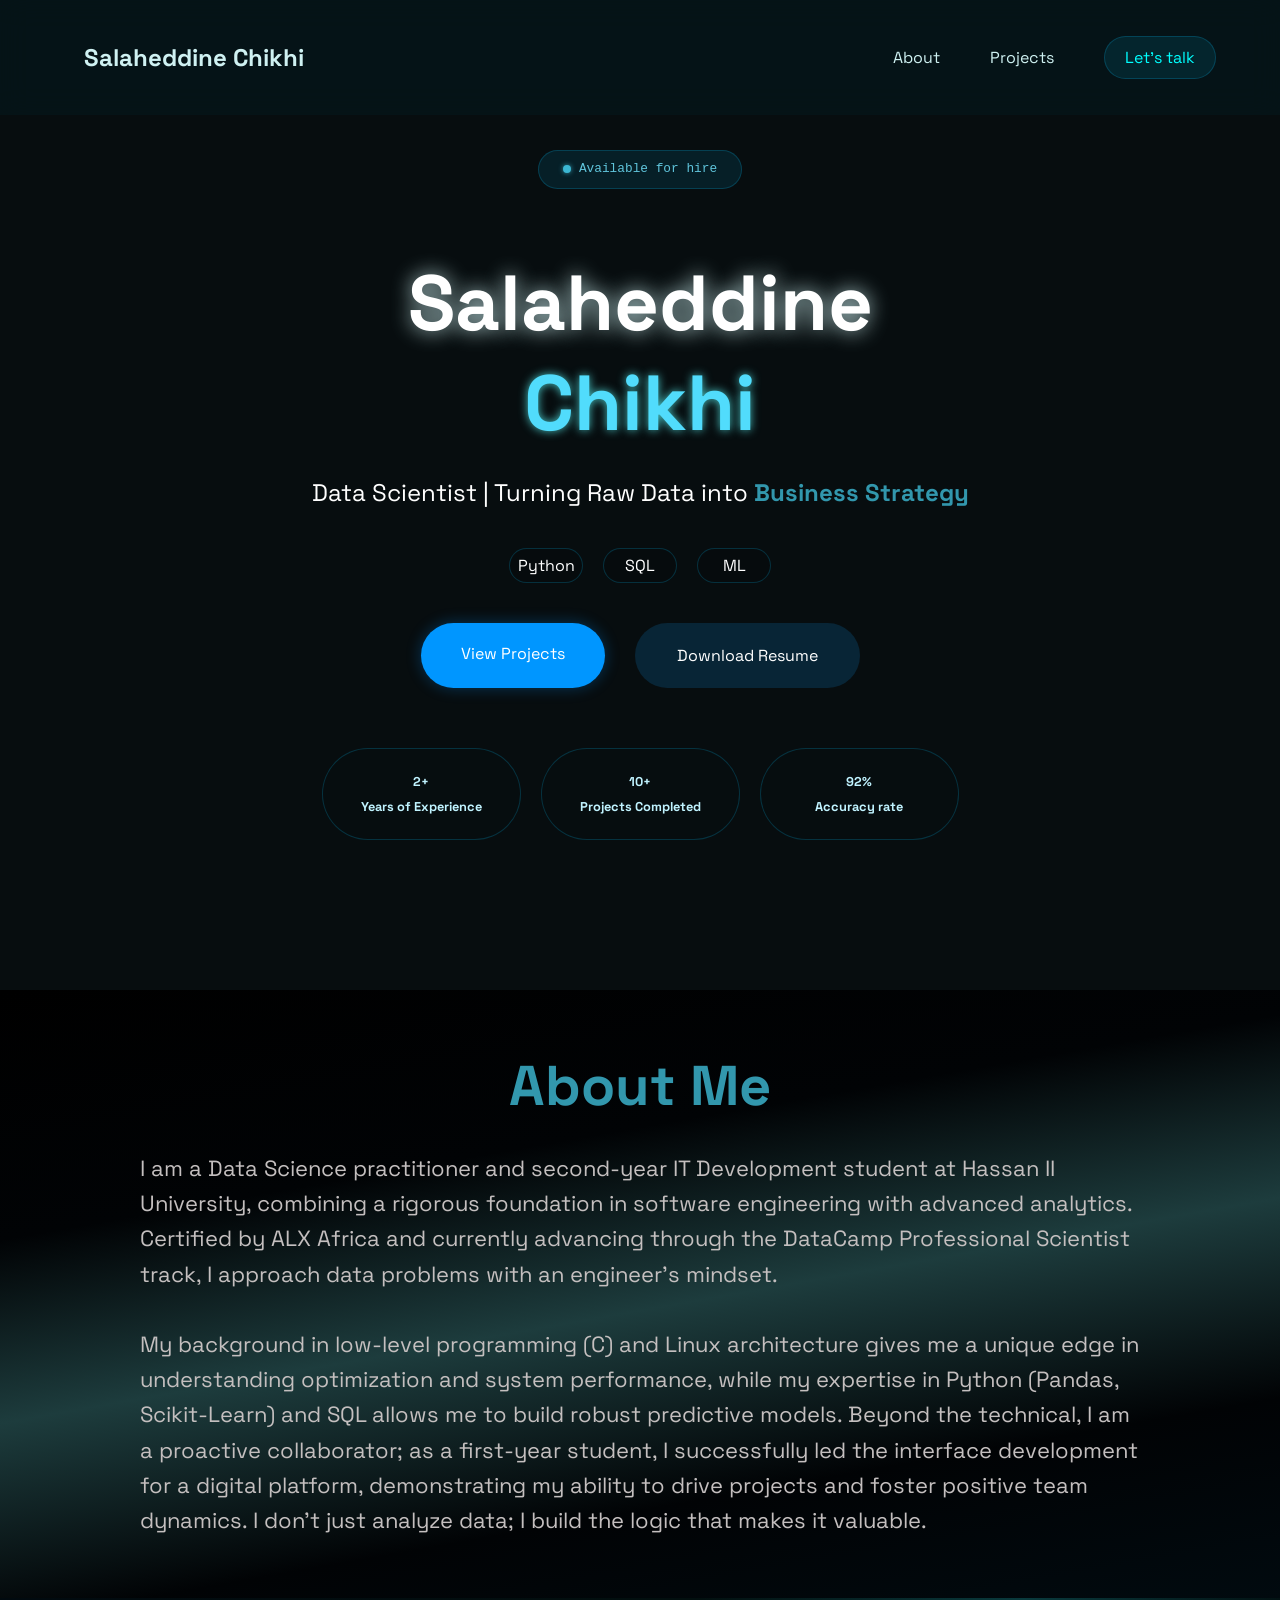
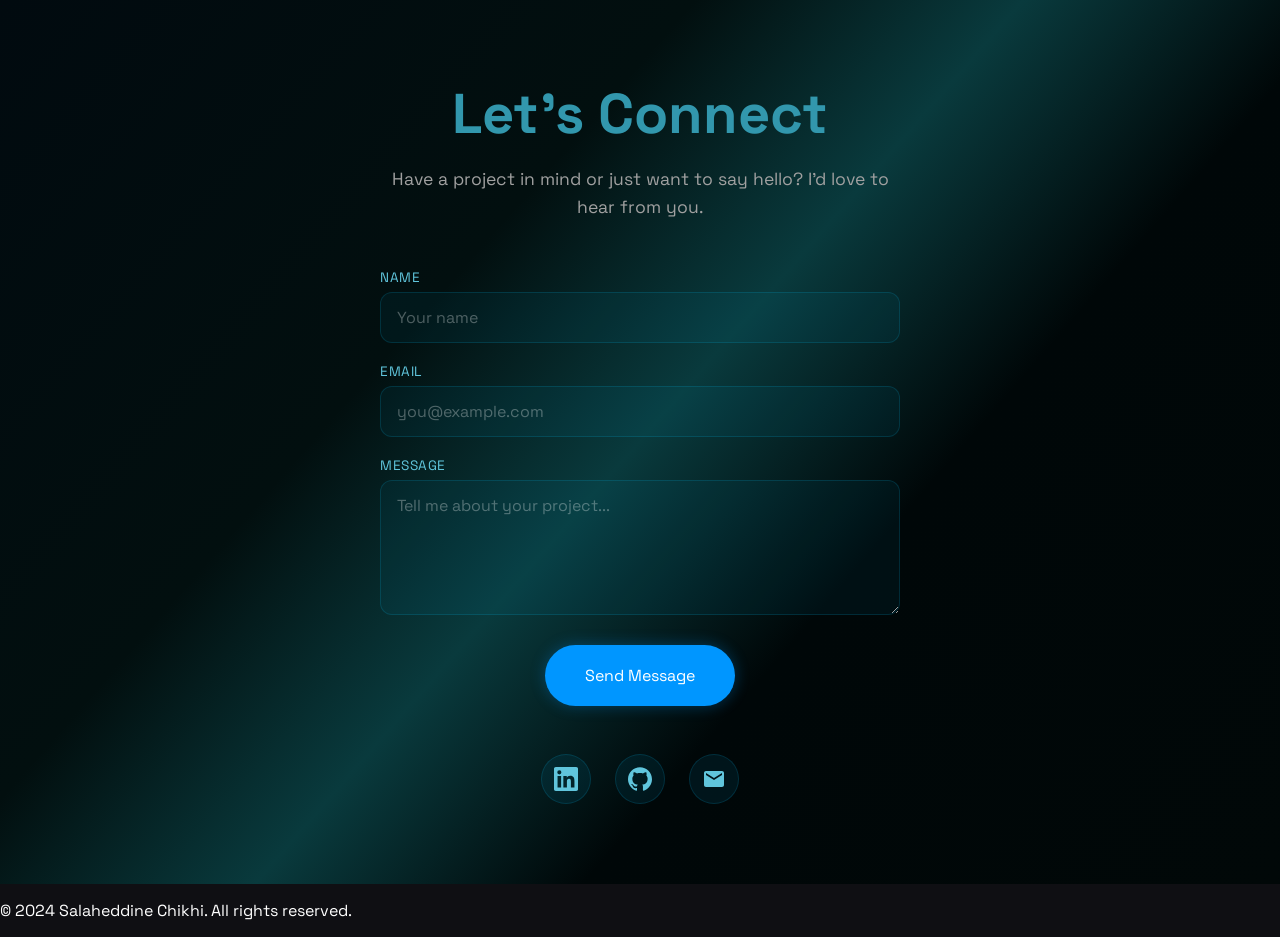
==== index.html @ dbf2d9f4 "Initial commit of data science portfolio" ====
<!DOCTYPE html>
<html class="dark" lang="en">
<head>
    <meta charset="utf-8"/>
    <meta content="width=device-width, initial-scale=1.0" name="viewport"/>
    <title>Salaheddine Chikhi - Data Scientist Portfolio</title>
    
    <link rel="preconnect" href="https://fonts.googleapis.com"/>
    <link rel="preconnect" href="https://fonts.gstatic.com" crossorigin=""/>
    <link href="https://fonts.googleapis.com/css2?family=Space+Grotesk:wght@300;400;500;600;700&display=swap" rel="stylesheet"/>
    <link href="https://fonts.googleapis.com/icon?family=Material+Icons" rel="stylesheet"/>
    
    <link rel="stylesheet" href="styles.css"/>
    <script src="script.js" defer></script>
</head>
<body>
    <header>
        <nav class="navbar">
            <div class="menu">
                <a href="#" class="logo">Salaheddine Chikhi</a>
                        
                <!--mobile menu-->
                <input type="checkbox" id="check">
                    <label for="check" class="checkbtn">
                        <div class="line"></div>
                        <div class="line"></div>
                        <div class="line"></div>
                    </label>

                <ul class="nav-links">
                    <li><a href="#about">About</a></li>
                    <li><a href="projects.html">Projects</a></li>
                    <li class="talking"><a href="#contact">Let's talk</a></li>
                </ul>
            </div>
        </nav>

        <section class="hero">
            <video autoplay loop muted playsinline class="hero-video">

                 <source src="loop.mp4" type="video/mp4">
                <img src="fallback-image.jpg" alt="Data Science Visualization">
            </video>
                <div class="container">
                    <div class="badge">
                        <span class="badge-dot"></span>
                        <p>Available for hire</p>
                    </div>
                    <h1>Salaheddine<br> <span>Chikhi</span></h1>
                    <p>Data Scientist | Turning Raw Data into <span>Business Strategy</span></p>
                    <div class="skillset">
                        <div class="skill">Python</div>
                        <div class="skill">SQL</div>
                        <div class="skill">ML</div>
                    </div>

                    <div class="buttons">
                        <a href="projects.html" class="btn">View Projects </a>
                        <a href="Salaheddine_Chikhi_Resume.pdf" class="btn1">Download Resume</a>
                    </div>

                    <div class="stats">
                        <div class="stat-item">
                            <span class="stat-value">2+</span>
                            <span class="stat-label">Years of Experience</span>
                        </div>
                        <div class="stat-item">
                            <span class="stat-value">10+</span>
                            <span class="stat-label">Projects Completed</span>
                        </div>
                        <div class="stat-item">
                            <span class="stat-value">92%</span>
                            <span class="stat-label">Accuracy rate</span>
                        </div>
                    </div>
                </div>
            </section>
    </header>
    <main>
        <section class="about-me" id="about">
            <h2>About Me</h2>
            <p>I am a Data Science practitioner and second-year IT Development student at Hassan II University, combining a rigorous foundation in software engineering with advanced analytics. Certified by ALX Africa and currently advancing through the DataCamp Professional Scientist track, I approach data problems with an engineer's mindset.
               <br><br>My background in low-level programming (C) and Linux architecture gives me a unique edge in understanding optimization and system performance, while my expertise in Python (Pandas, Scikit-Learn) and SQL allows me to build robust predictive models. Beyond the technical, I am a proactive collaborator; as a first-year student, I successfully led the interface development for a digital platform, demonstrating my ability to drive projects and foster positive team dynamics. I don't just analyze data; I build the logic that makes it valuable.
            </p>
                     
        </section>

         <section class="contact" id="contact">
            <h2>Let's Connect</h2>
            <p class="contact-subtitle">Have a project in mind or just want to say hello? I'd love to hear from you.</p>

            <form class="contact-form" action="https://formsubmit.co/chikhisalaheddine60@email.com" method="POST">
                <input type="hidden" name="_captcha" value="false">
                <input type="hidden" name="_next" value="#">

                <div class="form-group">
                    <label for="name">Name</label>
                    <input type="text" id="name" name="name" placeholder="Your name" required>
                </div>

                <div class="form-group">
                    <label for="email">Email</label>
                    <input type="email" id="email" name="email" placeholder="you@example.com" required>
                </div>

                <div class="form-group">
                    <label for="message">Message</label>
                    <textarea id="message" name="message" rows="5" placeholder="Tell me about your project..."
                        required></textarea>
                </div>

                <button type="submit" class="btn contact-btn">Send Message</button>
            </form>

            <div class="social-links">
                <a href="https://www.linkedin.com/in/salaheddine-chikhi/" target="_blank" rel="noopener" aria-label="LinkedIn">
                    <svg width="24" height="24" viewBox="0 0 24 24" fill="currentColor">
                        <path
                            d="M20.447 20.452h-3.554v-5.569c0-1.328-.027-3.037-1.852-3.037-1.853 0-2.136 1.445-2.136 2.939v5.667H9.351V9h3.414v1.561h.046c.477-.9 1.637-1.85 3.37-1.85 3.601 0 4.267 2.37 4.267 5.455v6.286zM5.337 7.433a2.062 2.062 0 0 1-2.063-2.065 2.064 2.064 0 1 1 2.063 2.065zm1.782 13.019H3.555V9h3.564v11.452zM22.225 0H1.771C.792 0 0 .774 0 1.729v20.542C0 23.227.792 24 1.771 24h20.451C23.2 24 24 23.227 24 22.271V1.729C24 .774 23.2 0 22.222 0h.003z" />
                    </svg>
                </a>
                <a href="https://github.com/IP-Yuri" target="_blank" rel="noopener" aria-label="GitHub">
                    <svg width="24" height="24" viewBox="0 0 24 24" fill="currentColor">
                        <path
                            d="M12 .297c-6.63 0-12 5.373-12 12 0 5.303 3.438 9.8 8.205 11.385.6.113.82-.258.82-.577 0-.285-.01-1.04-.015-2.04-3.338.724-4.042-1.61-4.042-1.61C4.422 18.07 3.633 17.7 3.633 17.7c-1.087-.744.084-.729.084-.729 1.205.084 1.838 1.236 1.838 1.236 1.07 1.835 2.809 1.305 3.495.998.108-.776.417-1.305.76-1.605-2.665-.3-5.466-1.332-5.466-5.93 0-1.31.465-2.38 1.235-3.22-.135-.303-.54-1.523.105-3.176 0 0 1.005-.322 3.3 1.23.96-.267 1.98-.399 3-.405 1.02.006 2.04.138 3 .405 2.28-1.552 3.285-1.23 3.285-1.23.645 1.653.24 2.873.12 3.176.765.84 1.23 1.91 1.23 3.22 0 4.61-2.805 5.625-5.475 5.92.42.36.81 1.096.81 2.22 0 1.606-.015 2.896-.015 3.286 0 .315.21.69.825.57C20.565 22.092 24 17.592 24 12.297c0-6.627-5.373-12-12-12" />
                    </svg>
                </a>
                <a href="mailto:chikhisalaheddine60@email.com" aria-label="Email">
                    <svg width="24" height="24" viewBox="0 0 24 24" fill="currentColor">
                        <path
                            d="M20 4H4c-1.1 0-1.99.9-1.99 2L2 18c0 1.1.9 2 2 2h16c1.1 0 2-.9 2-2V6c0-1.1-.9-2-2-2zm0 4l-8 5-8-5V6l8 5 8-5v2z" />
                    </svg>
                </a>
            </div>
        </section>
    </main>

    </main>
        
    <footer>
        <p>&copy; 2024 Salaheddine Chikhi. All rights reserved.</p>
---- styles.css ----
/*---------------------------scrolling-------------------------------*/
html {
    scroll-behavior: smooth;
    scroll-padding-top: 80px; /* Adjust this value based on your navbar height */
}
body, html {
    overflow-x: hidden; /* Prevents horizontal scrolling and edge artifacts */
}

/*------------------media---------------------------------*/
@media (max-width: 678px) {
    .menu {
        flex-direction: row;
        gap: 10px;
        justify-content: flex-start;
        font-size: smaller;
    }
    .logo a{
        font-size: 10px;
    }
    .navbar {
        padding: 5px 0;
    }
    .nav-links {
        flex-direction: row;
        gap: 15px;
    }
    .hero {
        height: fit-content;
        padding: 40px 20px;
        flex-direction: column;
        margin-top: 2rem;
        margin-bottom: auto;    }
    .hero h1 {
        font-size: 44px;
    }
    .hero p {
        font-size: 18px;
    }
    .buttons {
        flex-direction: row;
        gap: 10px;
    }
    .btn .btn1 {
        padding: 5px 15px;
        font-size: 0.5rem;
    }
    .stats {
        flex-direction: row;
        justify-content: space-between;
        padding: 5px 10px;
        gap: 8px;
    }

}
/*------------------------mobile menu styles------------------------*/
/* Hide the checkbox logic by default */
#check { display: none; }
.checkbtn { display: none; cursor: pointer; }

@media (max-width: 768px) {
    .checkbtn { 
        display: block; 
        z-index: 999;
    }
    
    .line {
        width: 20px;
        height: 2px;
        background-color: #2AB6E1; /* Your Cyan accent */
        margin: 5px;
        transition: 0.3s;
    }

    .nav-links {
        position: fixed;
        width: 90%;
        height: 100vh;
        background: rgba(5, 22, 26, 0.95); /* Dark background */
        top: 0;
        left: -100%; /* Hidden off-screen */
        text-align: center;
        display: flex;
        flex-direction: column;
        justify-content: center;
        transition: all 0.5s cubic-bezier(0.22, 1, 0.36, 1); /* Premium glide */
        box-shadow: none !important; 
        border: none !important;
    }

    .nav-links li {
        margin: 20px 0;
    }

    /* When checkbox is checked, slide the menu in */
    #check:checked ~ .nav-links {
        left: 0;
        box-shadow: 5px 0 15px rgba(0, 0, 0, 0.5) !important;
    }
    
    /* Optional: Animate the burger into an 'X' */
    #check:checked ~ .checkbtn .line:nth-child(1) { transform: rotate(-45deg) translate(-5px, 6px); }
    #check:checked ~ .checkbtn .line:nth-child(2) { opacity: 0; }
    #check:checked ~ .checkbtn .line:nth-child(3) { transform: rotate(45deg) translate(-5px, -6px); }
}
.hero, .hero-content {
    border-left: none !important;
}
/*--------------------------body and menu style-------------------------------------*/

body{
    margin: 0;
    padding: 0;
    font-family: 'Space Grotesk', sans-serif;
    background-color: #0f0f13;
    color: #ffffff;
}

.menu{
    display: flex;
    justify-content: space-between;
    align-items: center;
    width: 90%;
    margin: 0 auto;
    max-width: 1200px;
}
.logo{
    font-size: 24px;
    font-weight: bold;
}
.navbar{
    width: 100%;
    padding: 20px 0;
    background-color: rgba(5, 22, 26, 0.8);
    position: fixed;
    top: 0;
    z-index: 100;
    backdrop-filter: blur(15px);
}
.nav-links{
    display: flex;
    align-items: center;
    text-decoration: none;
    list-style: none;
    gap: 30px;
}
.nav-links ul li{
    display: flex;
    align-items: center;
    list-style-type: none;
    padding: 0;
    margin: 0;
}
.navbar a{
    color: #cff1f2;
    text-decoration: none;
    margin-left: 20px;
}
.navbar a:hover{
    color: rgb(50, 151, 173);
}
.talking a{
    display: inline-block;
    border-radius: 50px;
    background: rgba(0, 195, 255, 0.1);
    color: cyan;
    border: 1px solid rgba(0, 195, 255, 0.2);
    padding: 10px 20px;
    height: fit-content;
    white-space: nowrap;
}


/*-------------------------------------------------------------------------------------*/
/* ----------------------------------Hero Section ------------------------------*/
.hero{
    display: flex;
    flex-direction: row;
    align-items: center;
    justify-content: center;
    height: 110vh;
    text-align: center;
    overflow: hidden;
    position: relative; /* This is important for positioning the video and overlay */
}
/*hero section video*/
.hero-video {
    position: absolute;
    top: 0;
    left: 0;
    width: 100%;
    height: 100%;
    object-fit: cover; /* This makes it act like 'background-size: cover' */
    z-index: -1; /* Pushes it behind the text */
    opacity: 0.3; /* Optional: Lowers brightness so text is readable */
    pointer-events: none;
}

/* Optional: Add a dark overlay if the video is too bright */
.hero::after {
    content: '';
    position: absolute;
    top: 0;
    left: 0;
    width: 100%;
    height: 100%;
    background: rgba(1, 12, 12, 0.5); /* Your theme color with transparency */
    z-index: 0;
    pointer-events: none;
}

/* Ensure content sits on top of the overlay */
.hero-content {
    position: relative;
    z-index: 1;
}
/*_________________________*/

.hero span{
    color: rgb(50, 151, 173);
    font-weight: bold;
    border-radius: 5px;
}
.hero h1{
    font-size: 78px;
    margin-bottom: 20px;
    color: white;
    text-shadow: rgb(175, 205, 206) 0px 0px 20px;
}
.hero h1 span{
    color: rgb(81, 220, 252);
    text-shadow: rgb(71, 194, 194) 0px 0px 10px;
}
.hero p{
    font-size: 24px;
    margin-bottom: 30px;
}
.hero p span{
    color: rgb(50, 151, 173);
    font-weight: bold;
}
.badge{
    display: inline-flex;
    align-items: center;
    gap: 0.5rem;
    padding: 12px 24px;
    background: rgba(0, 195, 255, 0.1);
    border: 1px solid rgba(0, 195, 255, 0.2);
    border-radius: 50px;
    font-family: monospace;
    font-size: 1rem;
    color: rgb(50, 151, 173);
    height: fit-content;
    white-space: nowrap;
}
.badge p{
    margin: 0;
    font-size: 0.8rem;
    color: rgb(96, 197, 220);
    line-height: 1;
}
.badge span{
    font-size: 0.8rem;
    color: rgb(50, 151, 173);
}
.badge-dot {
    display: inline-block;
    width: 8px;
    height: 8px;
    background-color: rgb(59, 183, 211);
    border-radius: 50%; /* Makes it a circle */
    box-shadow: 0 0 5px rgb(50, 151, 173); /* Adds a little glow */
}
.container{
    max-width: 1200px;
    margin: 0 auto;
    padding: 20px;
    position: relative;
    z-index: 1;
}
.container ul{
    list-style-type: none;
    padding: 0;
}
.container li{
    margin-bottom: 10px;
}
.buttons{
    display: flex;
    gap: 30px;
    justify-content: center;
    margin-top: 40px;
}
.btn{
    display: inline-block;
    padding: 20px 40px;
    background-color: rgb(0, 150, 255);
    box-shadow: rgba(0, 150, 255, 0.3) 0px 0px 15px;
    color: #ffffff;
    font-size: 1rem;
    text-decoration: none;
    border-radius: 40px;
    transition: all 0.3s ease;
}
.btn:hover{
    background-color: rgb(1, 139, 232);
    box-shadow: rgba(0, 150, 255, 0.4) 0px 0px 20px;
    transform: scale(1.1);
    transition: transform 0.3s ease;
}
.btn1{
   display: inline-block;
    padding: 20px 40px;
    background-color: rgb(8, 37, 54);
    color: #ffffff;
    font-size: 1rem;
    text-decoration: none;
    border-radius: 40px;
    border: 2px solid transparent;
    transition: all 0.3s ease;
}
.btn1:hover{
    background-color: rgb(11, 53, 77);
    border: 2px solid rgb(0, 150, 255);
    box-shadow: 4px 4px 15px rgba(0, 195, 255, 0.2);
}

.skillset{
    display: flex;
    flex-wrap: wrap;
    align-items: center;
    justify-content: center;
    gap: 20px;
    margin-top: 40px;
}
.skillset .skill{
    display: flex;
    flex-direction: column;
    align-items: center;
    justify-content: center;
    color:white;
    background: rgba(0, 2, 3, 0.1);
    border: 1px solid rgba(0, 195, 255, 0.2);
    padding: 6px;
    border-radius: 50px;
    width: 60px;
}
.stats{
    display: flex;
    justify-content: space-between;
    margin-top: 60px;
}
.stats span{
    display: flex;
    align-items: center;
    justify-content: center;
    font-size: 0.8rem;
    font-weight: bold;
    border-radius: 50px;
    padding: 4px 16px;
    color: rgb(192, 243, 255);
}
.stat-item{
    background: rgba(3, 21, 27, 0.1);
    border: 1px solid rgba(0, 195, 255, 0.2);
    padding: 20px;
    flex: 1;
    margin: 0 10px;
    border-radius: 50px;
}

/*--------------------------About me section-----------------------------*/
.about-me{
    background: #000000;
    background: linear-gradient(170deg, rgba(0, 0, 0, 1) 0%, rgba(1, 3, 5, 1) 30%, rgba(29, 60, 61, 1) 52%, rgba(1, 3, 5, 1) 76%, rgba(1, 10, 15, 1) 100%);
    margin-top: auto;
    padding: 60px 20px;
    margin-bottom: auto;
}
.about-me h2{
    text-align: center;
    font-size: 3.5rem;
    margin-top: 0rem;
    margin-bottom: 30px;
    color: rgb(50, 151, 173);

}
.about-me p{
    font-size: 22px;
    max-width: 1000px;
    margin: 0 auto;
    line-height: 1.6;
    color: #c4bfbf;
    margin-bottom: 0rem;
}

/*------------------------Projects Page-----------------------------*/
.projects{
    padding: 60px 20px;
    background-color: #041924;
    margin-top: 5rem;
    margin-bottom: auto;
}
.projects h1{
    text-align: center;
    font-size: 3.5rem;
    margin-top: 0rem;
    margin-bottom: 30px;
    color: rgb(50, 151, 173);
}
.projects p{
    font-size: 22px;
    max-width: 1000px;
    margin: 0 auto;
    line-height: 1.6;
    color: #c4bfbf;
    margin-bottom: 40px;
}

/*====================================================================
  RESPONSIVE — TABLET (≤1024px)
====================================================================*/
@media (max-width: 1024px) {

    /* Fluid hero heading so it doesn't overflow on tablets */
    .hero h1 {
        font-size: clamp(2.5rem, 6vw, 4.5rem);
    }

    /* Slightly reduce stat card gap for medium screens */
    .stats {
        gap: 8px;
    }

    .stat-item {
        margin: 0 5px;
    }
}

/*--------------------------Contact Section-----------------------------*/
.contact {
    background: #010808;
background: linear-gradient(311deg, rgba(1, 8, 8, 1) 0%, rgba(0, 7, 8, 1) 34%, rgba(9, 58, 61, 1) 50%, rgba(2, 15, 15, 1) 66%, rgba(1, 10, 15, 1) 100%);
    padding: 80px 20px;
    text-align: center;
}

.contact h2 {
    font-size: 3.5rem;
    margin-top: 0;
    margin-bottom: 16px;
    color: rgb(50, 151, 173);
}

.contact-subtitle {
    font-size: 1.1rem;
    color: #a0a0a0;
    max-width: 500px;
    margin: 0 auto 48px;
    line-height: 1.6;
}

.contact-form {
    max-width: 520px;
    margin: 0 auto;
    display: flex;
    flex-direction: column;
    gap: 20px;
}

.form-group {
    display: flex;
    flex-direction: column;
    text-align: left;
}

.form-group label {
    font-size: 0.85rem;
    color: rgb(96, 197, 220);
    margin-bottom: 6px;
    letter-spacing: 0.5px;
    text-transform: uppercase;
}

.form-group input,
.form-group textarea {
    background: rgba(0, 195, 255, 0.05);
    border: 1px solid rgba(0, 195, 255, 0.15);
    border-radius: 12px;
    padding: 14px 16px;
    font-family: 'Space Grotesk', sans-serif;
    font-size: 1rem;
    color: #ffffff;
    outline: none;
    transition: border-color 0.3s ease, box-shadow 0.3s ease;
    resize: vertical;
}

.form-group input::placeholder,
.form-group textarea::placeholder {
    color: rgba(255, 255, 255, 0.3);
}

.form-group input:focus,
.form-group textarea:focus {
    border-color: rgb(50, 151, 173);
    box-shadow: 0 0 12px rgba(0, 195, 255, 0.15);
}

.contact-btn {
    align-self: center;
    margin-top: 10px;
    cursor: pointer;
    border: none;
    font-family: 'Space Grotesk', sans-serif;
}

/* Social Links */
.social-links {
    display: flex;
    justify-content: center;
    gap: 24px;
    margin-top: 48px;
}

.social-links a {
    display: flex;
    align-items: center;
    justify-content: center;
    width: 48px;
    height: 48px;
    border-radius: 50%;
    background: rgba(0, 195, 255, 0.08);
    border: 1px solid rgba(0, 195, 255, 0.15);
    color: rgb(96, 197, 220);
    text-decoration: none;
    transition: all 0.3s ease;
}

.social-links a:hover {
    background: rgba(0, 195, 255, 0.18);
    border-color: rgb(50, 151, 173);
    color: #ffffff;
    box-shadow: 0 0 15px rgba(0, 195, 255, 0.25);
    transform: translateY(-3px);
}



/*====================================================================
  RESPONSIVE — MOBILE (≤768px)
====================================================================*/
@media (max-width: 768px) {

    /* ---- Navbar ---- */
    .navbar {
        padding: 10px 0;
    }

    .menu {
        /* Keep horizontal but allow menu items to shrink */
        gap: 10px;
    }

    .logo {
        font-size: 16px;
        /* Scale down the logo text */
    }

    /* ---- Hero Section ---- */
    .hero {
        height: 90dvh;
        min-height: 600px;
        flex-direction: column;
        padding-top: 80px;
    }

    .hero h1 {
        font-size: clamp(2rem, 8vw, 4.5rem);
        /* fluid: ~32px on small phones */
    }

    .hero p {
        font-size: clamp(0.9rem, 3vw, 1.5rem);
        /* fluid subtitle */
        margin-bottom: 20px;
    }

    /* ---- Badge ---- */
    .badge {
        padding: 8px 16px;
        font-size: 0.8rem;
    }

    .badge p {
        font-size: 0.7rem;
        text-align: center;
        line-height:normal;
        margin: 0;
    }
   

    /* ---- Skill Pills ---- */
    .skillset {
        gap: 10px;
        margin-top: 24px;
    }

    /* ---- Buttons ---- */
    .buttons {
        flex-direction: column;
        /* stack vertically so they're tappable */
        gap: 14px;
        margin-top: 24px;
        width: 100%;
        padding: 0 20px;
        box-sizing: border-box;
    }

    .btn,
    .btn1 {
        width: 100%;
        /* full-width tap targets                */
        text-align: center;
        padding: 14px 20px;
        /* ≥44px tall = meets touch-target spec  */
        font-size: 0.9rem;
        box-sizing: border-box;
    }

    /* ---- Stats ---- */
    .stats {
        flex-direction: column;
        /* stack stat cards instead of squishing  */
        gap: 12px;
        margin-top: 30px;
    }

    .stat-item {
        margin: 0;
        /* remove horizontal margin               */
        padding: 14px;
        border-radius: 20px;
        /* softer radius on smaller cards         */
    }

    .stats span {
        font-size: 0.75rem;
        /* readable, not the old 5px              */
    }

    /* ---- About Me Section ---- */
    .about-me {
        padding: 40px 16px;
    }

    .about-me h2 {
        font-size: clamp(1.8rem, 5vw, 3.5rem);
        /* fluid heading */
    }

    .about-me p {
        font-size: clamp(0.95rem, 2.5vw, 1.375rem);
        /* fluid paragraph */
        line-height: 1.7;
    }

    /* ---- Projects Page ---- */
    .projects {
        padding: 40px 16px;
        margin-top: 3rem;
    }

    .projects h1 {
        font-size: clamp(1.8rem, 5vw, 3.5rem);
    }

    .projects p {
        font-size: clamp(0.95rem, 2.5vw, 1.375rem);
    }
=======
>>>>>>> f829fb1 (first portfolio)
}
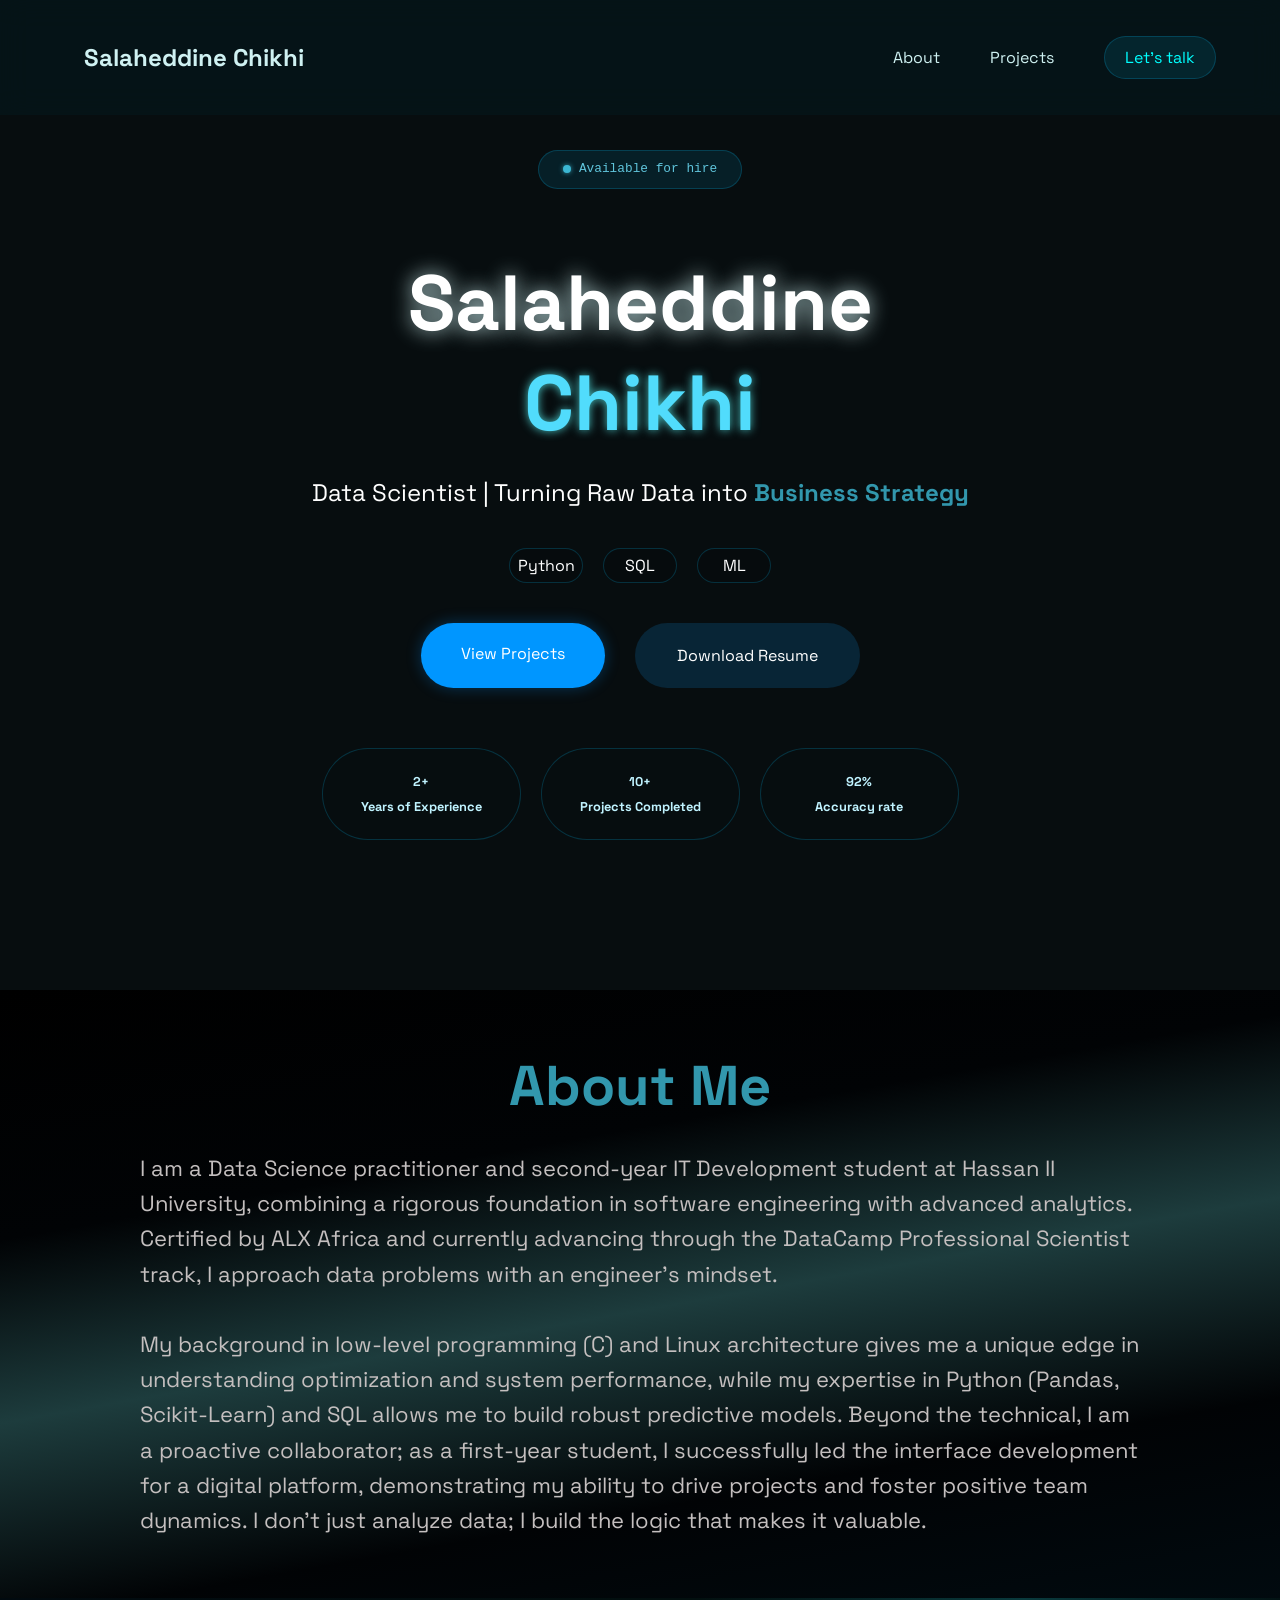
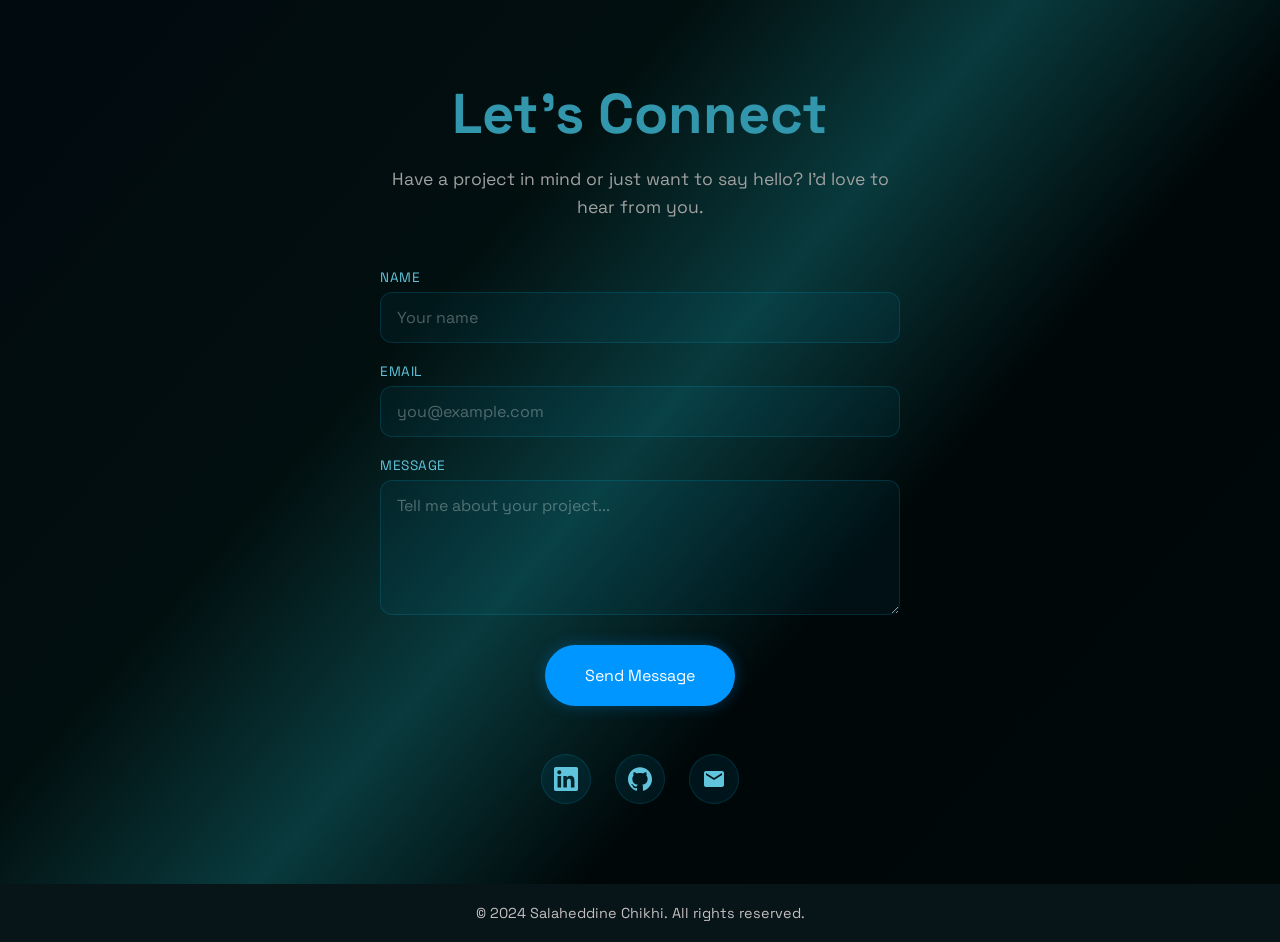
==== commit 6ca7c45c: "footer styled" ====
--- a/index.html
+++ b/index.html
@@ -137,5 +137,10 @@
 
     </main>
         
-    <footer>
-        <p>&copy; 2024 Salaheddine Chikhi. All rights reserved.</p>+    <footer class="footer">
+        <div class="copyright">
+            <p>&copy; 2024 Salaheddine Chikhi. All rights reserved.</p>
+        </div>
+    </footer>
+</body>
+</html>
--- a/styles.css
+++ b/styles.css
@@ -679,6 +679,16 @@
     .projects p {
         font-size: clamp(0.95rem, 2.5vw, 1.375rem);
     }
-=======
->>>>>>> f829fb1 (first portfolio)
+}
+
+.footer {
+    background-color: rgba(5, 22, 26, 0.8);
+    padding: 20px 0;
+    margin-top: auto;
+    color: #c4bfbf;
+}
+.footer p {
+    text-align: center;
+    margin: 0;
+    font-size: 0.9rem;
 }
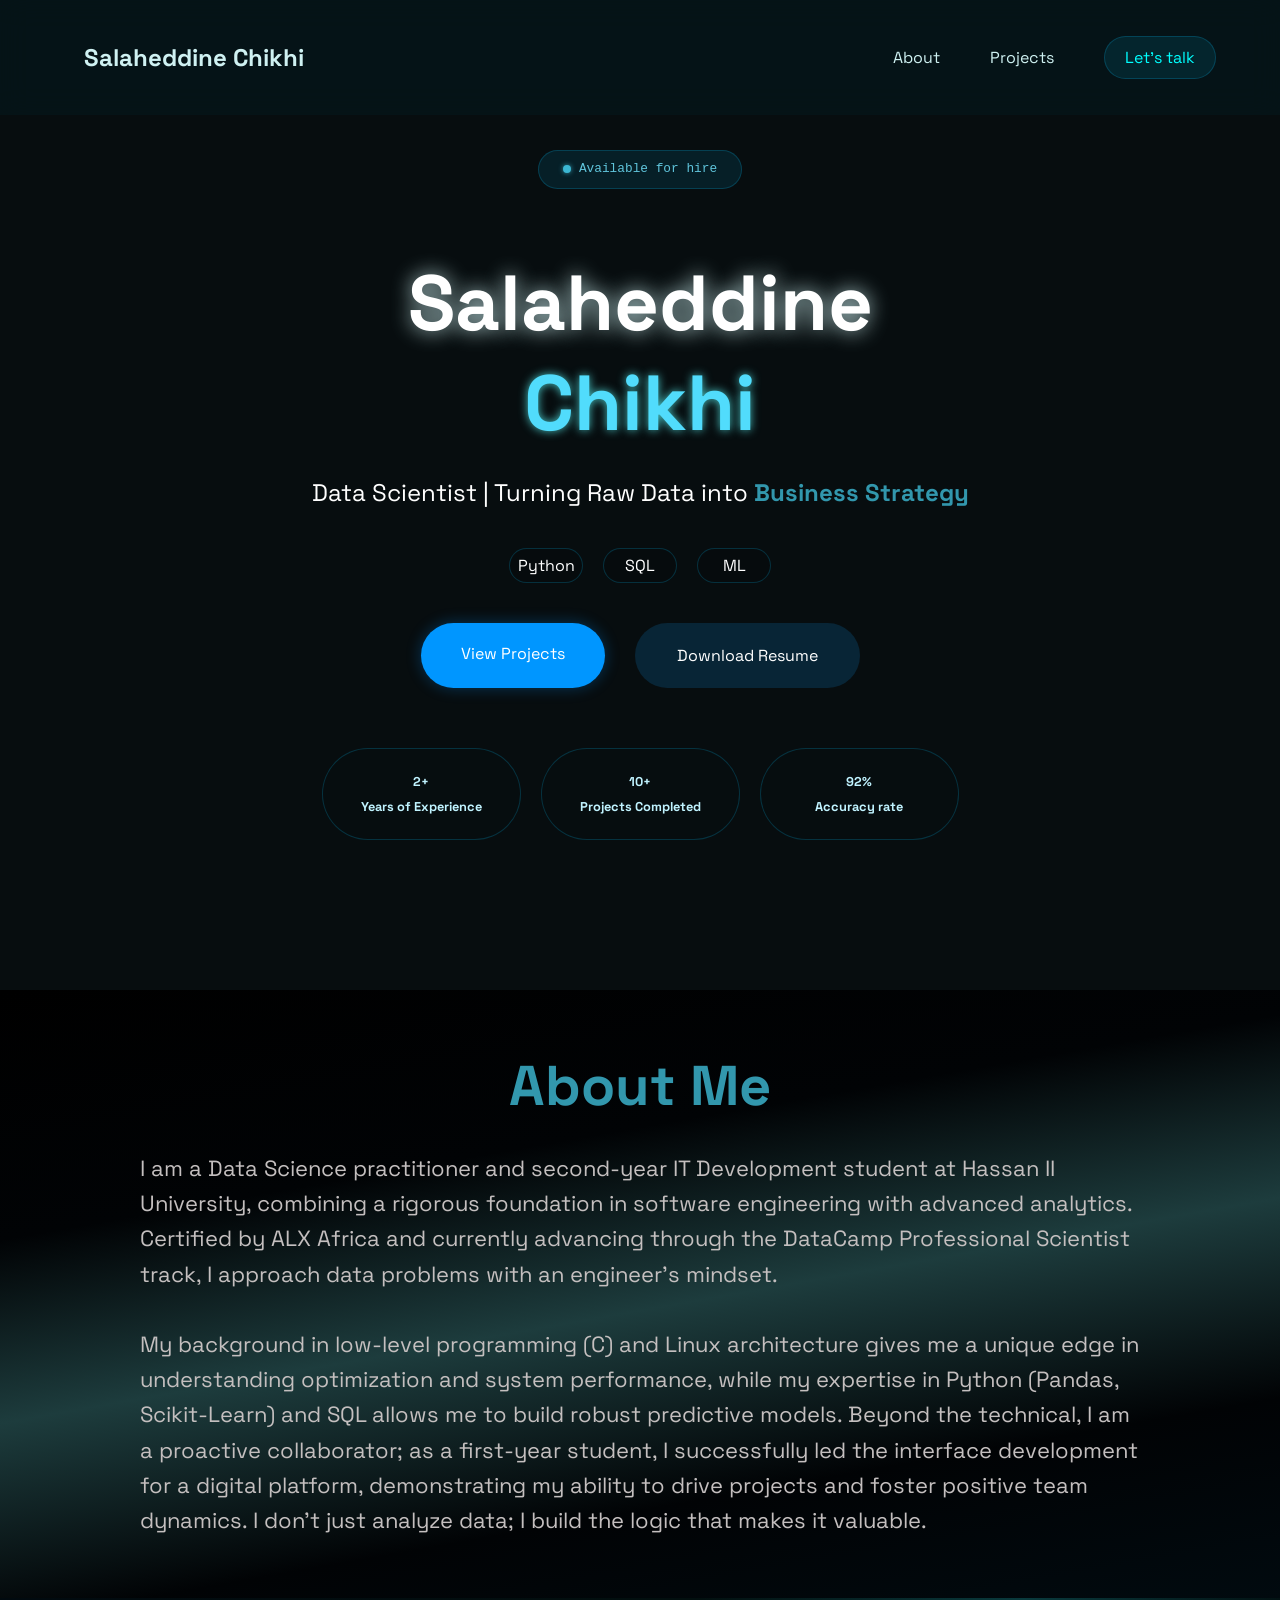
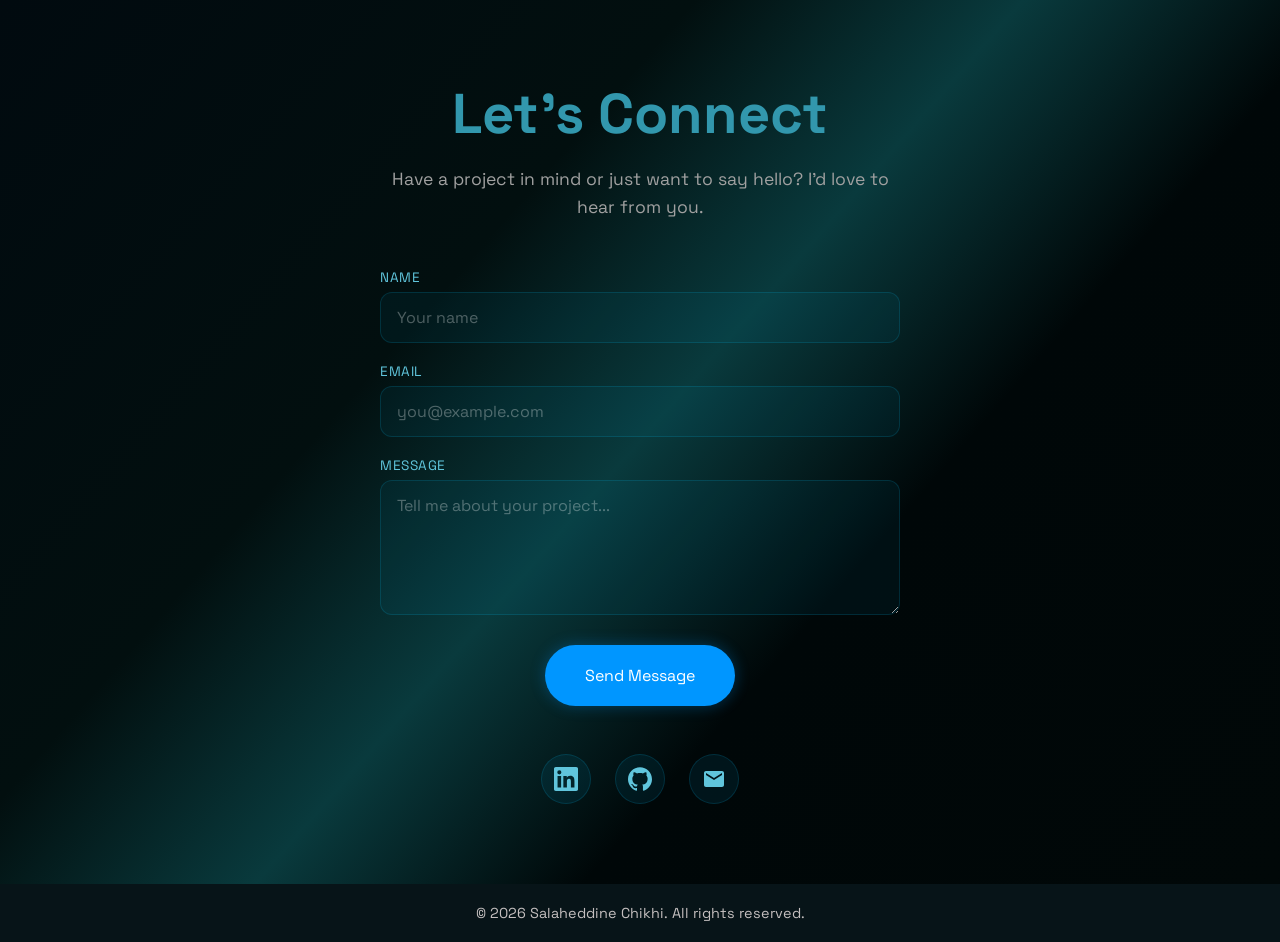
==== commit 3338661d: "footer styled and updated" ====
--- a/index.html
+++ b/index.html
@@ -139,7 +139,7 @@
         
     <footer class="footer">
         <div class="copyright">
-            <p>&copy; 2024 Salaheddine Chikhi. All rights reserved.</p>
+            <p>&copy; 2026 Salaheddine Chikhi. All rights reserved.</p>
         </div>
     </footer>
 </body>
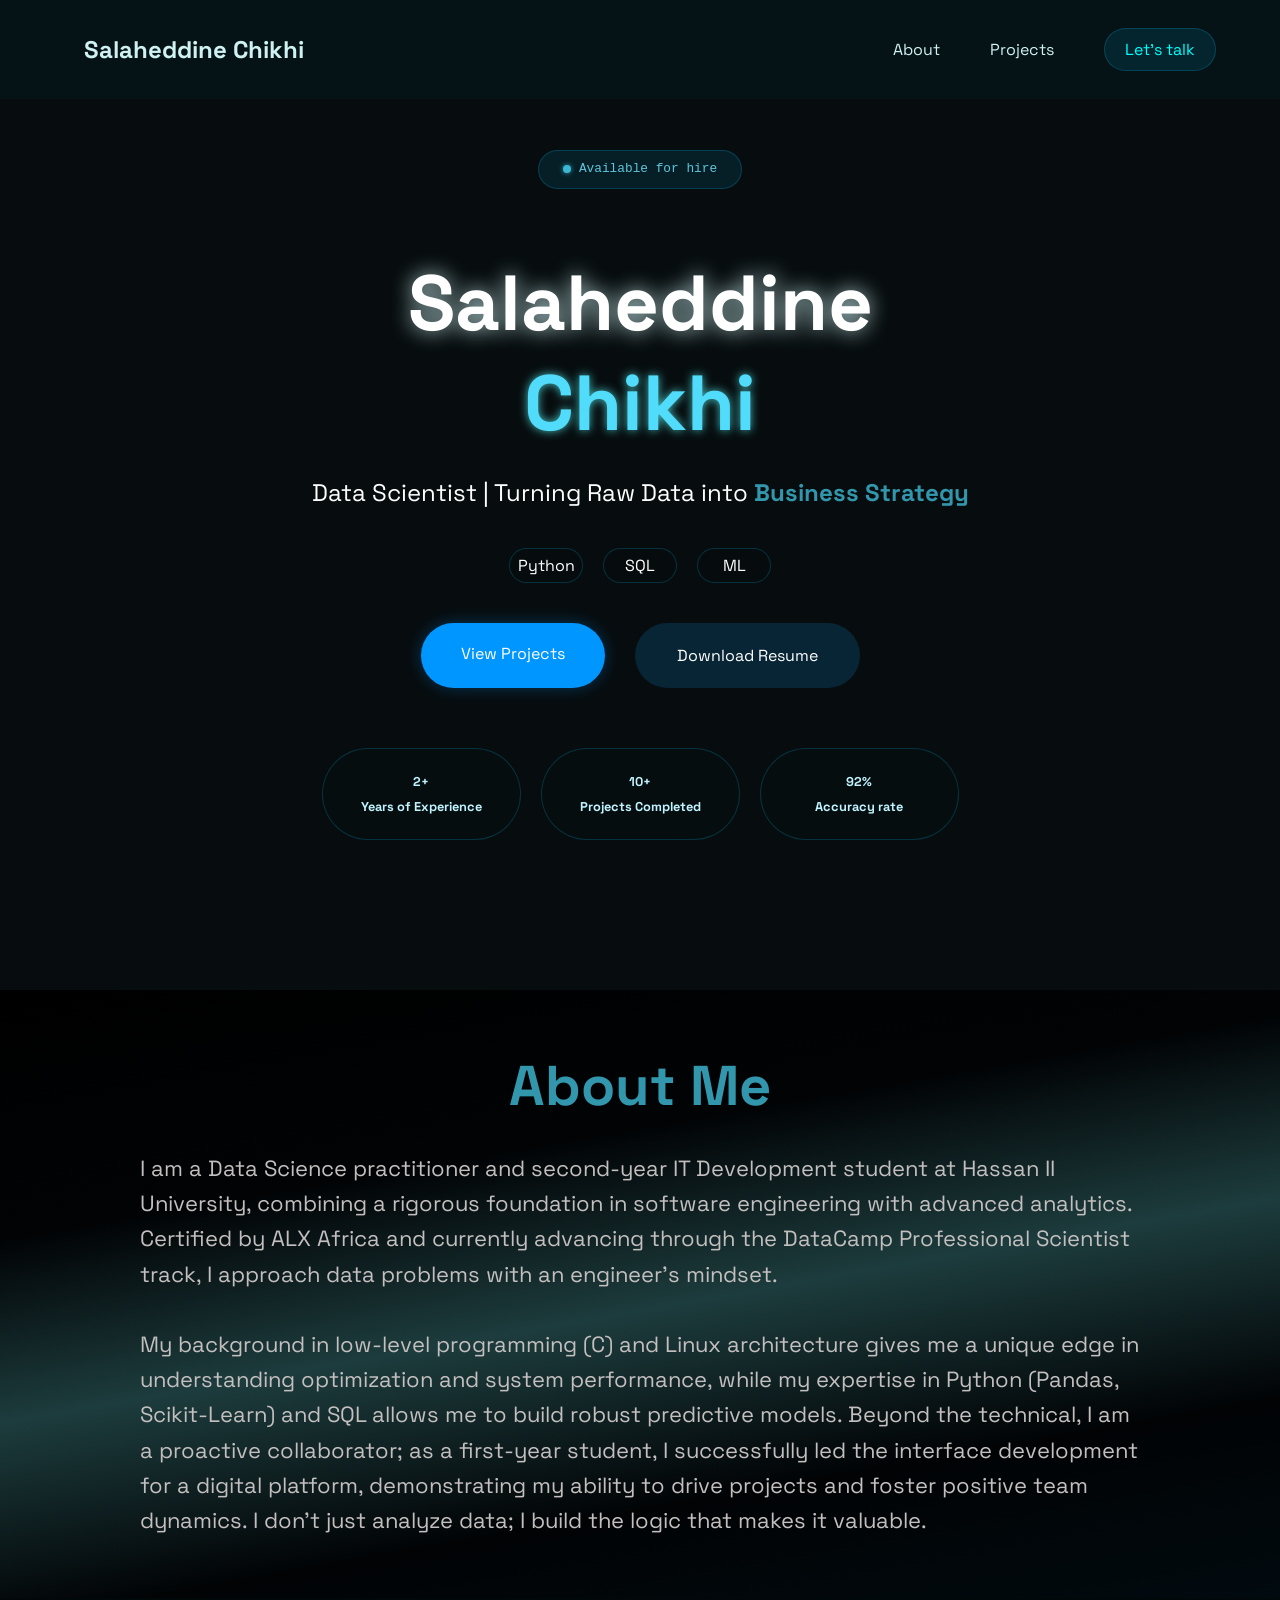
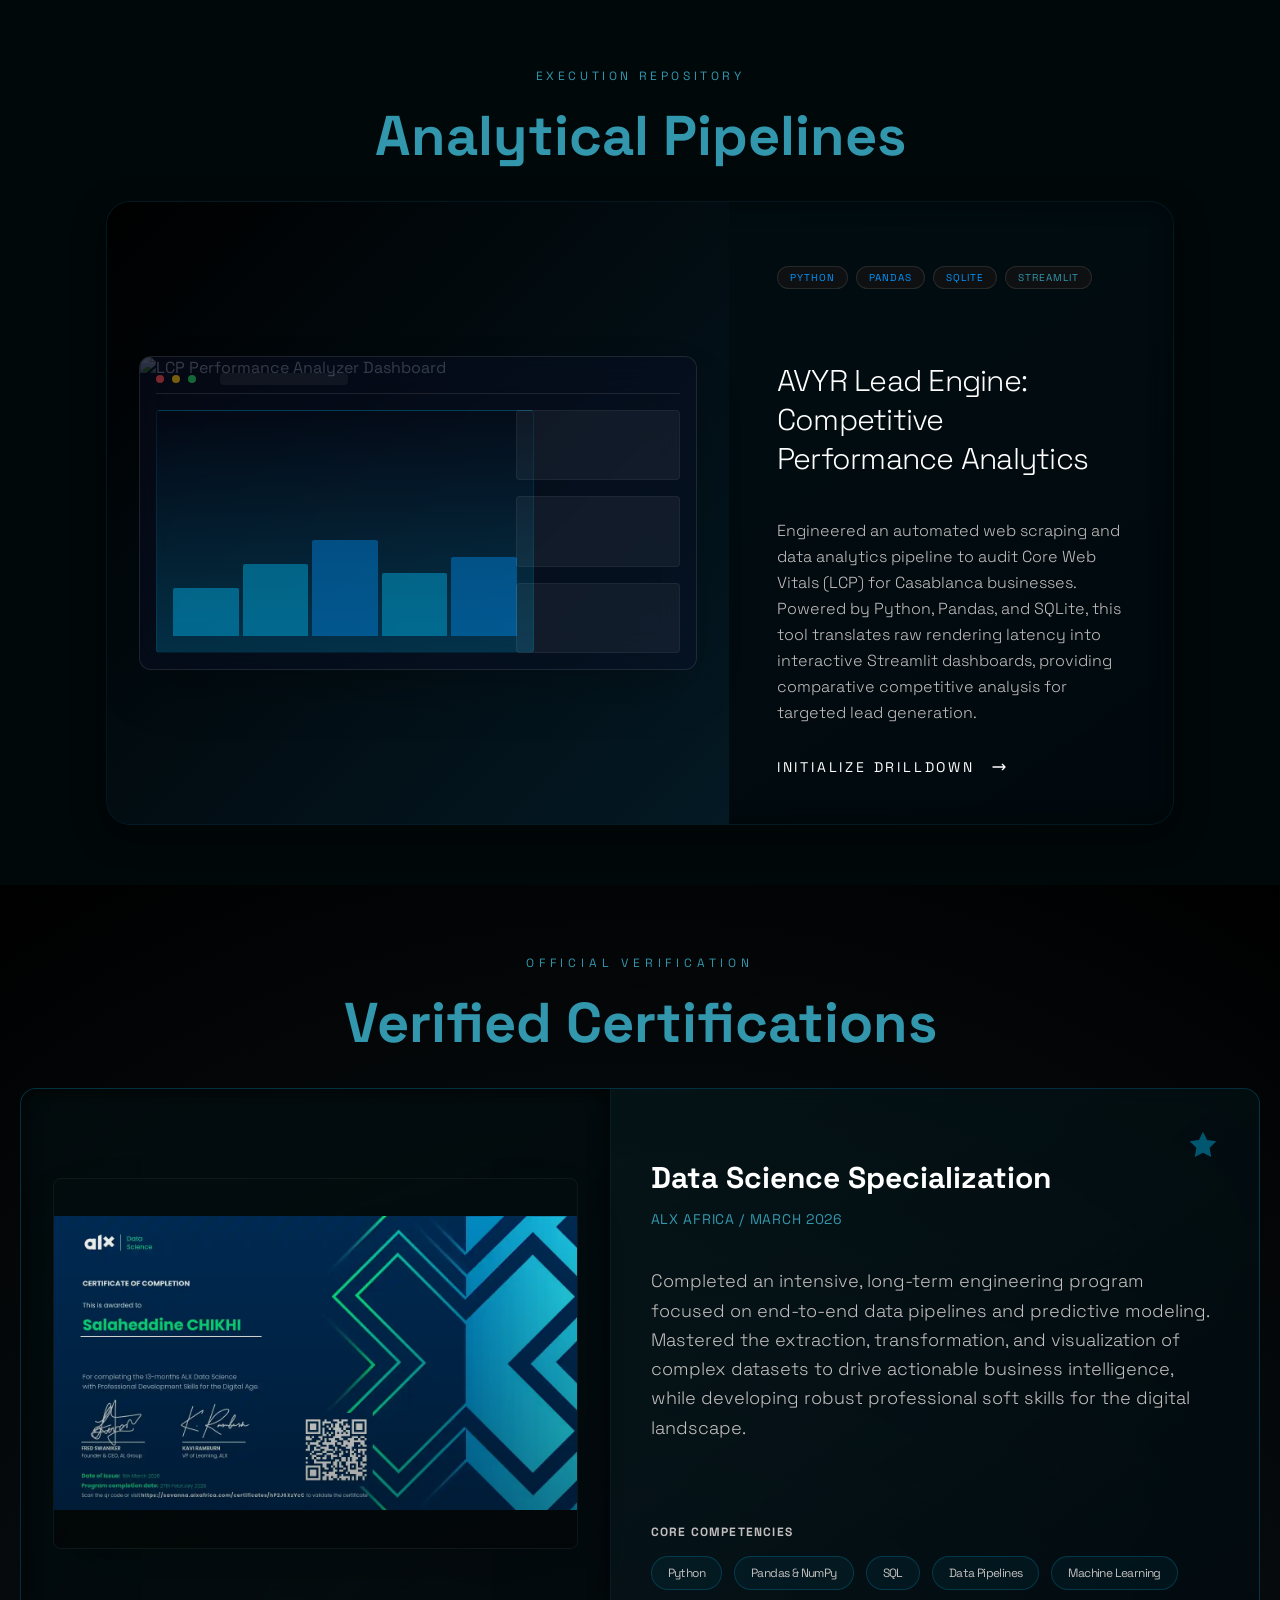
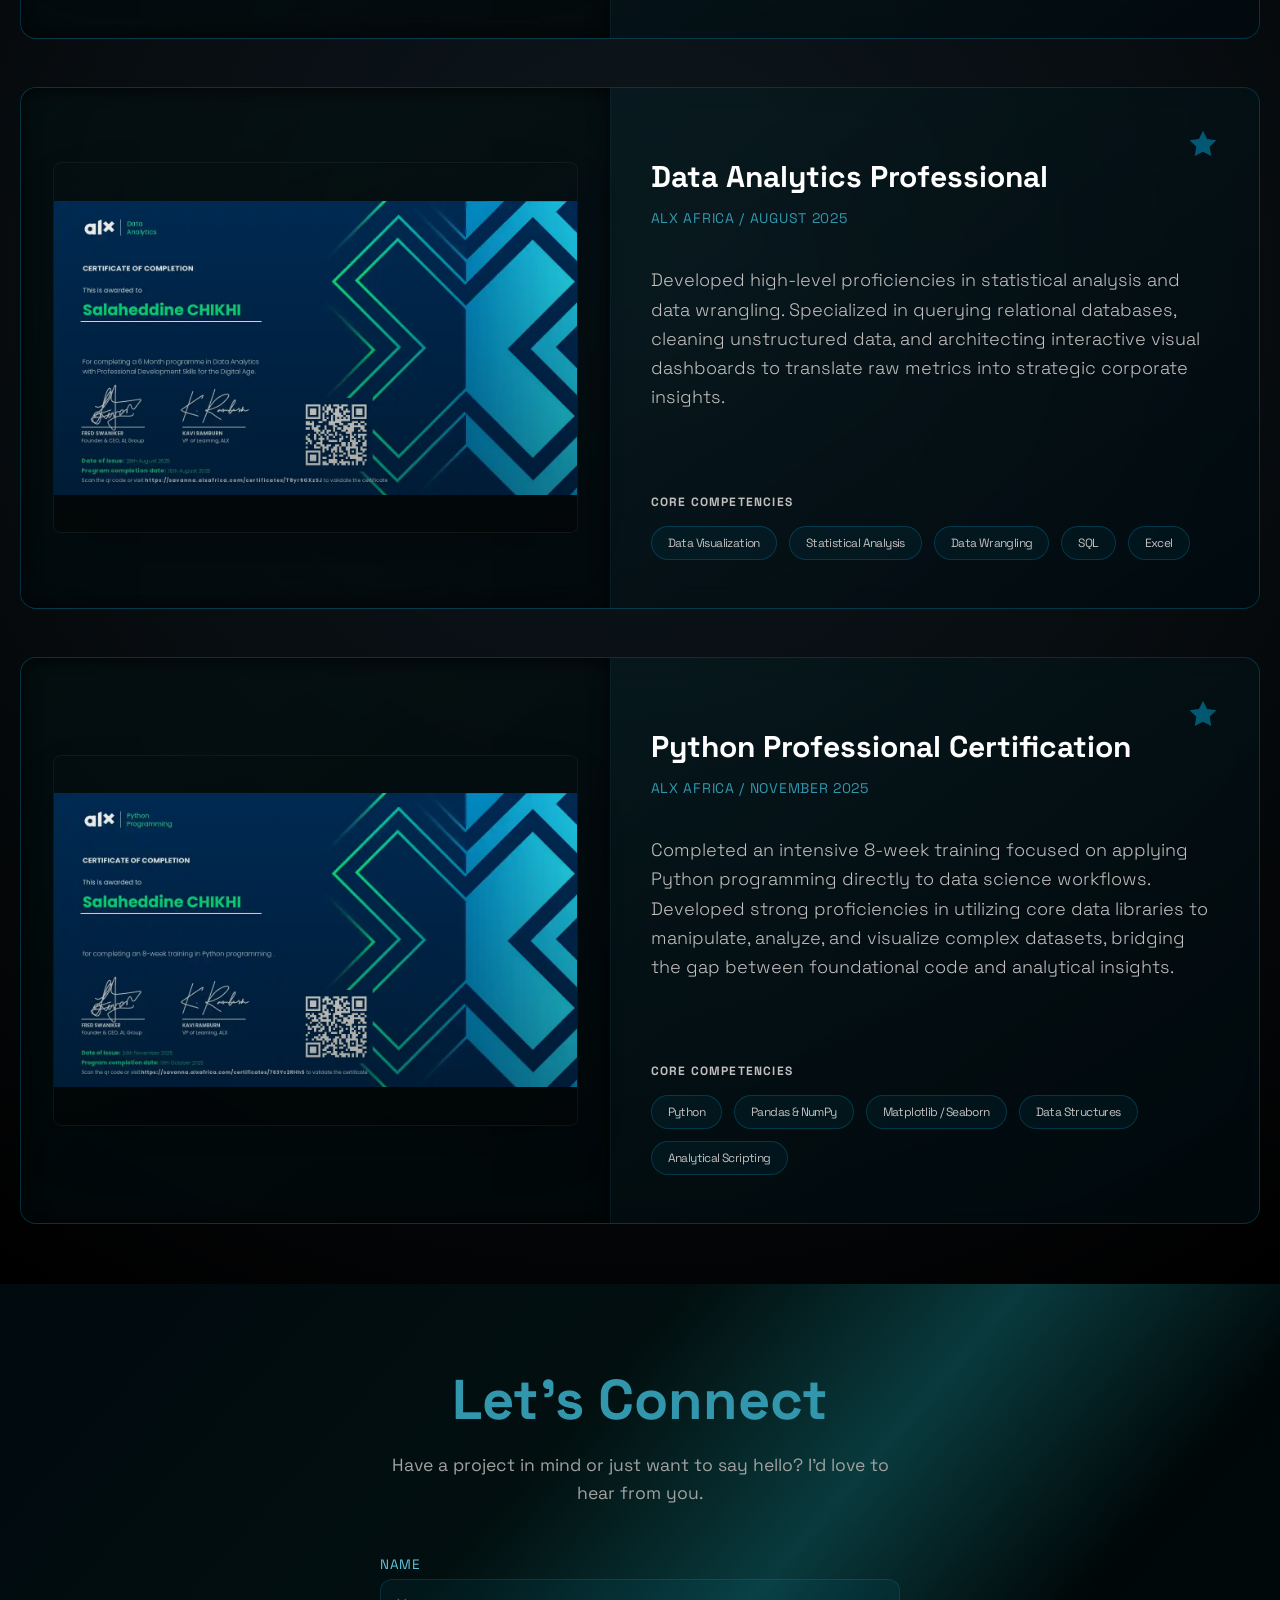
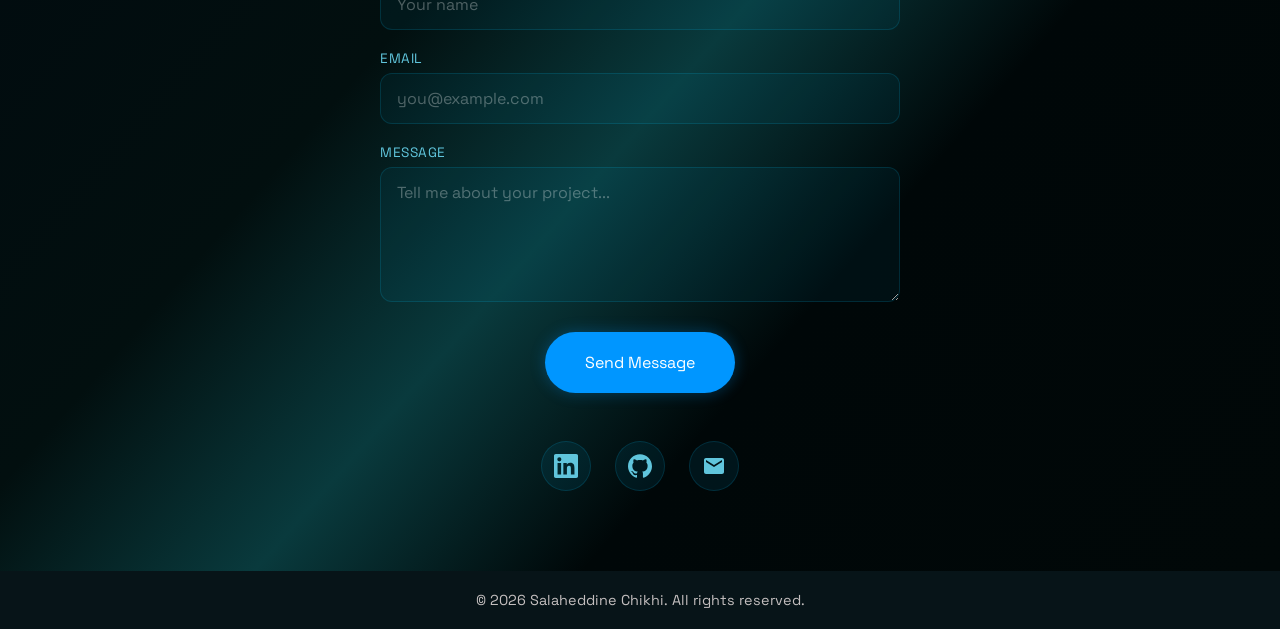
==== commit 79878b99: "certifications and project added" ====
--- a/index.html
+++ b/index.html
@@ -29,7 +29,7 @@
 
                 <ul class="nav-links">
                     <li><a href="#about">About</a></li>
-                    <li><a href="projects.html">Projects</a></li>
+                    <li><a href="#projects">Projects</a></li>
                     <li class="talking"><a href="#contact">Let's talk</a></li>
                 </ul>
             </div>
@@ -55,7 +55,7 @@
                     </div>
 
                     <div class="buttons">
-                        <a href="projects.html" class="btn">View Projects </a>
+                        <a href="#projects" class="btn">View Projects </a>
                         <a href="Salaheddine_Chikhi_Resume.pdf" class="btn1">Download Resume</a>
                     </div>
 
@@ -83,6 +83,201 @@
                <br><br>My background in low-level programming (C) and Linux architecture gives me a unique edge in understanding optimization and system performance, while my expertise in Python (Pandas, Scikit-Learn) and SQL allows me to build robust predictive models. Beyond the technical, I am a proactive collaborator; as a first-year student, I successfully led the interface development for a digital platform, demonstrating my ability to drive projects and foster positive team dynamics. I don't just analyze data; I build the logic that makes it valuable.
             </p>
                      
+        </section>
+
+        <section id="projects" class="pipelines-section">
+            <header class="pipelines-header-wrapper">
+                <div class="pipelines-title-group">
+                    <h2 class="pipelines-subtitle">Execution Repository</h2>
+                    <h3 class="pipelines-title">Analytical Pipelines</h3>
+                </div>
+            </header>
+
+            <div class="pipelines-list">
+    
+                <article class="pipeline-card group">
+                    <div class="pipeline-visual">
+                        <div class="pipeline-mockup midnight-glass">
+          
+                            <div class="mockup-ui">
+                                <div class="mockup-header">
+                                    <div class="dot dot-red"></div>
+                                    <div class="dot dot-yellow"></div>
+                                    <div class="dot dot-green"></div>
+                                    <div class="mockup-title-bar"></div>
+                                </div>
+            
+                                <div class="mockup-grid">
+                                    <div class="mockup-main-chart">
+                                        <div class="chart-container">
+                                            <div class="chart-bars">
+                                                <div class="bar bar-amethyst h-50"></div>
+                                                <div class="bar bar-amethyst h-75"></div>
+                                                <div class="bar bar-teal h-100"></div>
+                                                <div class="bar bar-amethyst h-66"></div>
+                                                <div class="bar bar-teal h-83"></div>
+                                            </div>
+                                        </div>
+                                    </div>
+              
+                                    <div class="mockup-side-panels">
+                                        <div class="panel"></div>
+                                        <div class="panel"></div>
+                                        <div class="panel"></div>
+                                    </div>
+                                </div>
+                            </div>
+
+                            <img alt="LCP Performance Analyzer Dashboard" class="mockup-image" src="https://lh3.googleusercontent.com/aida-public/[base64]" />
+                        </div>
+                    </div>
+
+                    <div class="pipeline-content">
+                        <ul class="pipeline-tags">
+                            <li class="obsidian-pill text-teal">Python</li>
+                            <li class="obsidian-pill text-teal">Pandas</li>
+                            <li class="obsidian-pill text-teal">SQLite</li>
+                            <li class="obsidian-pill text-amethyst">Streamlit</li>
+                        </ul>
+        
+                        <h4 class="pipeline-name">AVYR Lead Engine: Competitive Performance Analytics</h4>
+                        <p class="pipeline-description">
+                            Engineered an automated web scraping and data analytics pipeline to audit Core Web Vitals (LCP) for Casablanca businesses. Powered by Python, Pandas, and SQLite, this tool translates raw rendering latency into interactive Streamlit dashboards, providing comparative competitive analysis for targeted lead generation.
+                        </p>
+        
+                        <a class="pipeline-link" href="#">
+                            Initialize Drilldown 
+                            <svg class="link-icon" fill="none" stroke="currentColor" viewBox="0 0 24 24"><path d="M17 8l4 4m0 0l-4 4m4-4H3" stroke-linecap="round" stroke-linejoin="round" stroke-width="2"></path></svg>
+                        </a>
+                    </div>
+                </article>
+
+            </div>
+        </section>
+
+        <section class="certifications-section">
+            <div class="certifications-container">
+    
+                <header class="cert-header">
+                    <h2 class="cert-subtitle">Official Verification</h2>
+                    <h1 class="cert-title">Verified Certifications</h1>
+                </header>
+
+                <div class="cert-stack">
+      
+                    <article class="glass-card">
+                        <div class="cert-proof">
+                            <div class="cert-image-wrapper">
+                                <img alt="Official Data Science Certificate" class="certificate-img" src="data_science.webp"/>
+                                <div class="cert-image-overlay"></div>
+                            </div>
+                        </div>
+        
+                        <div class="cert-details">
+                            <div class="cert-info">
+                                <div class="cert-title-row">
+                                    <div>
+                                        <h3 class="cert-name">Data Science Specialization</h3>
+                                        <p class="cert-meta">ALX Africa / March 2026</p>
+                                    </div>
+                                    <div class="cert-icon">
+                                        <svg viewBox="0 0 24 24" fill="currentColor"><path d="M12 2L15.09 8.26L22 9.27L17 14.14L18.18 21.02L12 17.77L5.82 21.02L7 14.14L2 9.27L8.91 8.26L12 2Z"></path></svg>
+                                    </div>
+                                </div>
+                                <p class="cert-description">
+                                    Completed an intensive, long-term engineering program focused on end-to-end data pipelines and predictive modeling. Mastered the extraction, transformation, and visualization of complex datasets to drive actionable business intelligence, while developing robust professional soft skills for the digital landscape.
+                                </p>
+                            </div>
+          
+                            <div class="cert-skills">
+                                <h4 class="skills-title">Core Competencies</h4>
+                                <div class="skills-list">
+                                    <span class="skill-pill">Python</span>
+                                    <span class="skill-pill">Pandas & NumPy</span>
+                                    <span class="skill-pill">SQL</span>
+                                    <span class="skill-pill">Data Pipelines</span>
+                                    <span class="skill-pill">Machine Learning</span>
+                                </div>
+                            </div>
+                        </div>
+                    </article>
+
+                    <article class="glass-card">
+                        <div class="cert-proof">
+                            <div class="cert-image-wrapper">
+                                <img alt="ML Engineering Professional Certificate" class="certificate-img" src="data_analysis.webp"/>
+                                <div class="cert-image-overlay"></div>
+                            </div>
+                        </div>
+        
+                        <div class="cert-details">
+                            <div class="cert-info">
+                                <div class="cert-title-row">
+                                    <div>
+                                        <h3 class="cert-name">Data Analytics Professional</h3>
+                                        <p class="cert-meta">ALX Africa / August 2025</p>
+                                    </div>
+                                    <div class="cert-icon">
+                                        <svg viewBox="0 0 24 24" fill="currentColor"><path d="M12 2L15.09 8.26L22 9.27L17 14.14L18.18 21.02L12 17.77L5.82 21.02L7 14.14L2 9.27L8.91 8.26L12 2Z"></path></svg>
+                                    </div>
+                                </div>
+                                <p class="cert-description">
+                                    Developed high-level proficiencies in statistical analysis and data wrangling. Specialized in querying relational databases, cleaning unstructured data, and architecting interactive visual dashboards to translate raw metrics into strategic corporate insights.
+                                </p>
+                            </div>
+          
+                            <div class="cert-skills">
+                                <h4 class="skills-title">Core Competencies</h4>
+                                <div class="skills-list">
+                                    <span class="skill-pill">Data Visualization</span>
+                                    <span class="skill-pill">Statistical Analysis</span>
+                                    <span class="skill-pill">Data Wrangling</span>
+                                    <span class="skill-pill">SQL</span>
+                                    <span class="skill-pill">Excel</span>
+                                </div>
+                            </div>
+                        </div>
+                    </article>
+
+                    <article class="glass-card">
+                        <div class="cert-proof">
+                            <div class="cert-image-wrapper">
+                                <img alt="ML Engineering Professional Certificate" class="certificate-img" src="python.webp"/>
+                                <div class="cert-image-overlay"></div>
+                            </div>
+                        </div>
+        
+                        <div class="cert-details">
+                            <div class="cert-info">
+                                <div class="cert-title-row">
+                                    <div>
+                                        <h3 class="cert-name">Python Professional Certification</h3>
+                                        <p class="cert-meta">ALX Africa / November 2025</p>
+                                    </div>
+                                    <div class="cert-icon">
+                                        <svg viewBox="0 0 24 24" fill="currentColor"><path d="M12 2L15.09 8.26L22 9.27L17 14.14L18.18 21.02L12 17.77L5.82 21.02L7 14.14L2 9.27L8.91 8.26L12 2Z"></path></svg>
+                                    </div>
+                                </div>
+                                <p class="cert-description">
+                                    Completed an intensive 8-week training focused on applying Python programming directly to data science workflows. Developed strong proficiencies in utilizing core data libraries to manipulate, analyze, and visualize complex datasets, bridging the gap between foundational code and analytical insights.
+                                </p>
+                            </div>
+          
+                            <div class="cert-skills">
+                                <h4 class="skills-title">Core Competencies</h4>
+                                <div class="skills-list">
+                                    <span class="skill-pill">Python</span>
+                                    <span class="skill-pill">Pandas & NumPy</span>
+                                    <span class="skill-pill">Matplotlib / Seaborn</span>
+                                    <span class="skill-pill">Data Structures</span>
+                                    <span class="skill-pill">Analytical Scripting</span>
+                                </div>
+                            </div>
+                        </div>
+                    </article>
+
+                </div>
+            </div>
         </section>
 
          <section class="contact" id="contact">
--- a/styles.css
+++ b/styles.css
@@ -131,7 +131,7 @@
 }
 .navbar{
     width: 100%;
-    padding: 20px 0;
+    padding: 12px 0;
     background-color: rgba(5, 22, 26, 0.8);
     position: fixed;
     top: 0;
@@ -555,7 +555,7 @@
 
     /* ---- Navbar ---- */
     .navbar {
-        padding: 10px 0;
+        padding: 6px 0;
     }
 
     .menu {
@@ -570,7 +570,7 @@
 
     /* ---- Hero Section ---- */
     .hero {
-        height: 90dvh;
+        height: 80dvh;
         min-height: 600px;
         flex-direction: column;
         padding-top: 80px;
@@ -691,4 +691,633 @@
     text-align: center;
     margin: 0;
     font-size: 0.9rem;
+}
+
+/* --- Variables & Base Scope --- */
+.certifications-section {
+  --amethyst: rgb(50, 151, 173); /* main cyan color */
+  --amethyst-fade: rgba(0, 195, 255, 0.4);
+  
+  --font-sans: 'Space Grotesk', sans-serif; /* match portfolio font */
+  --font-mono: 'Space Grotesk', monospace; 
+
+  position: relative;
+  background-color: transparent;
+  color: #ffffff; /* Replaced var(--platinum) */
+  font-family: var(--font-sans);
+  -webkit-font-smoothing: antialiased;
+  padding: 60px 20px; /* Matched About Me spacing */
+  overflow: hidden;
+  z-index: 1;
+}
+
+/* Ambient Glow Background scoped to section */
+.certifications-section::before {
+  content: "";
+  position: absolute;
+  top: 0; left: 0; width: 100%; height: 100%;
+  background: radial-gradient(circle at 50% 50%, rgba(0, 195, 255, 0.05) 0%, rgba(0, 0, 0, 1) 100%);
+  z-index: -1;
+  pointer-events: none;
+}
+
+/* --- Layout --- */
+.certifications-container {
+  max-width: 80rem; /* 1280px */
+  margin: 0 auto;
+}
+
+/* --- Header --- */
+.cert-header {
+  display: flex;
+  flex-direction: column;
+  align-items: center;
+  text-align: center;
+  margin-bottom: 30px; /* matched to About Me */
+  width: 100%;
+}
+
+.cert-subtitle {
+  font-family: var(--font-mono);
+  font-size: 0.75rem;
+  font-weight: 400;
+  text-transform: uppercase;
+  letter-spacing: 0.4em;
+  color: var(--amethyst);
+  margin-bottom: 1rem;
+}
+
+.cert-title {
+  font-size: 3.5rem; /* Matched portfolio standard */
+  margin-top: 0;
+  margin-bottom: 0;
+  color: rgb(50, 151, 173); /* Explicit branding color */
+  text-align: center;
+  width: 100%;
+}
+
+@media (min-width: 768px) {
+  .cert-title { font-size: 3.5rem; }
+}
+
+/* --- Stack & Cards --- */
+.cert-stack {
+  display: flex;
+  flex-direction: column;
+  gap: 3rem;
+}
+
+.glass-card {
+  display: flex;
+  flex-direction: column;
+  background: linear-gradient(145deg, rgba(9, 58, 61, 0.3) 0%, rgba(1, 10, 15, 0.8) 100%);
+  backdrop-filter: blur(12px);
+  -webkit-backdrop-filter: blur(12px);
+  border: 1px solid rgba(0, 195, 255, 0.2);
+  border-radius: 1rem;
+  overflow: hidden;
+  min-height: 450px;
+  transition: all 0.4s cubic-bezier(0.4, 0, 0.2, 1);
+}
+
+.glass-card:hover {
+  border-color: rgb(50, 151, 173);
+  box-shadow: 0 0 30px rgba(0, 195, 255, 0.15);
+  transform: translateY(-2px);
+}
+
+/* Left side: Image Proof */
+.cert-proof {
+  padding: 2rem;
+  display: flex;
+  align-items: center;
+  justify-content: center;
+  background: rgba(0, 0, 0, 0.4);
+  box-shadow: inset 0 0 20px rgba(0, 0, 0, 0.8);
+  border-bottom: 1px solid rgba(0, 195, 255, 0.1);
+}
+
+.cert-image-wrapper {
+  position: relative;
+  width: 100%;
+  aspect-ratio: 1.414; /* A4 Ratio */
+  border-radius: 0.5rem;
+  overflow: hidden;
+  box-shadow: 0 25px 50px -12px rgba(0, 0, 0, 0.25);
+  border: 1px solid rgba(255, 255, 255, 0.05);
+}
+
+.certificate-img {
+  width: 100%;
+  height: 100%;
+  object-fit: contain; /* Fix image cropping */
+  transition: filter 0.5s ease;
+}
+
+.glass-card:hover .certificate-img {
+  filter: grayscale(0%) contrast(100%);
+}
+
+.cert-image-overlay {
+  position: absolute;
+  top: 0; right: 0; bottom: 0; left: 0;
+  background: linear-gradient(to top, rgba(0, 0, 0, 0.4), transparent);
+  pointer-events: none;
+}
+
+/* Right side: Details */
+.cert-details {
+  padding: 2.5rem;
+  display: flex;
+  flex-direction: column;
+  justify-content: space-between;
+}
+
+.cert-title-row {
+  display: flex;
+  justify-content: space-between;
+  align-items: flex-start;
+  margin-bottom: 1.5rem;
+}
+
+.cert-name {
+  font-size: 1.875rem;
+  font-weight: 700;
+  color: #ffffff;
+  line-height: 1.25;
+  margin-bottom: 0.5rem;
+}
+
+.cert-meta {
+  font-family: var(--font-mono);
+  color: var(--amethyst);
+  font-size: 0.875rem;
+  letter-spacing: 0.05em;
+  text-transform: uppercase;
+}
+
+.cert-icon {
+  display: none;
+  width: 2rem;
+  height: 2rem;
+  color: var(--amethyst-fade);
+}
+
+@media (min-width: 640px) {
+  .cert-icon { display: block; }
+}
+
+.cert-description {
+  color: #c4bfbf;
+  font-size: 1.125rem;
+  line-height: 1.625;
+  max-width: 42rem;
+  font-weight: 300;
+}
+
+/* Skills */
+.cert-skills {
+  margin-top: 3rem;
+}
+
+.skills-title {
+  font-size: 0.75rem;
+  font-family: var(--font-mono);
+  text-transform: uppercase;
+  letter-spacing: 0.1em;
+  color: #c4bfbf;
+  margin-bottom: 1rem;
+}
+
+.skills-list {
+  display: flex;
+  flex-wrap: wrap;
+  gap: 0.75rem;
+  margin-bottom: 0.5rem; /* Optional: give a tiny bit of breathing room at the bottom if it gets too close to the card edge */
+}
+
+.skill-pill {
+  background: rgba(0, 195, 255, 0.05); /* inline var */
+  border: 1px solid rgba(0, 195, 255, 0.2);
+  padding: 0.5rem 1rem;
+  border-radius: 9999px;
+  font-size: 0.75rem;
+  font-family: var(--font-mono);
+  color: #c4bfbf;
+  letter-spacing: -0.05em;
+  transition: border-color 0.3s ease, color 0.3s ease;
+}
+
+.skill-pill:hover {
+  border-color: var(--amethyst);
+  color: var(--amethyst);
+}
+
+/* Responsive layout adjustments for the cards */
+@media (min-width: 1024px) {
+  .glass-card {
+    flex-direction: row;
+  }
+  .cert-proof {
+    width: 48%; /* More space for the certificate image */
+    border-bottom: none;
+    border-right: 1px solid rgba(0, 195, 255, 0.1);
+  }
+  .cert-details {
+    width: 52%;
+  }
+}
+
+/* --- Footer --- */
+.cert-footer {
+  margin-top: 5rem;
+  text-align: center;
+  opacity: 0.3;
+}
+
+.cert-footer p {
+  font-family: var(--font-mono);
+  font-size: 0.625rem;
+  letter-spacing: 0.1em;
+  text-transform: uppercase;
+}
+
+/* --- Variables & Base Scope --- */
+.pipelines-section {
+  --amethyst: rgb(50, 151, 173); /* main cyan color */
+  --amethyst-fade: rgba(0, 195, 255, 0.4);
+  
+  --font-sans: 'Space Grotesk', sans-serif;
+  --font-mono: 'Space Grotesk', monospace;
+
+  font-family: var(--font-sans);
+  color: #ffffff;
+  position: relative;
+  width: 100%;
+  box-sizing: border-box;
+  padding: 60px 20px; /* Matched About Me */
+  background: rgb(1, 8, 10); /* Seamlessly blend into the Projects flow */
+}
+
+@media (min-width: 1024px) {
+  .pipelines-section {
+    padding-left: 3rem;
+    padding-right: 3rem;
+  }
+}
+
+/* --- Header Section --- */
+.pipelines-header-wrapper {
+  display: flex;
+  flex-direction: column;
+  align-items: center; /* Center horizontally */
+  text-align: center;  /* Center text */
+  margin-bottom: 30px; /* Match About me */
+  width: 100%;
+}
+
+.pipelines-title-group {
+  display: flex;
+  flex-direction: column;
+  align-items: center;
+  text-align: center;
+  width: 100%;
+}
+
+@media (min-width: 768px) {
+  .pipelines-header-wrapper {
+    flex-direction: column; /* Force stack for center alignment */
+    align-items: center;
+  }
+}
+
+.pipelines-subtitle {
+  font-family: var(--font-mono);
+  font-size: 0.75rem;
+  font-weight: 400;
+  text-transform: uppercase;
+  letter-spacing: 0.3em;
+  color: var(--amethyst);
+  margin-bottom: 1rem;
+}
+
+.pipelines-title {
+  font-size: 3.5rem; /* Matched portfolio standard */
+  margin-top: 0;
+  margin-bottom: 0;
+  color: rgb(50, 151, 173); /* Explicit branding color */
+  text-align: center;
+  width: 100%;
+}
+
+@media (min-width: 768px) {
+  .pipelines-title {
+    font-size: 3.5rem;
+    text-align: center;
+  }
+}
+
+.pipelines-stats {
+  display: flex;
+  align-items: center;
+  gap: 1rem;
+  font-family: var(--font-mono);
+  font-size: 0.875rem;
+  color: rgb(96, 197, 220);
+}
+
+.stats-divider {
+  width: 1px;
+  height: 1rem;
+  background-color: rgba(255, 255, 255, 0.1);
+}
+
+/* --- Project List & Layout --- */
+.pipelines-list {
+  display: flex;
+  flex-direction: column;
+  gap: 6rem;
+}
+
+.pipeline-card {
+  display: grid;
+  grid-template-columns: 1fr;
+  gap: 0;
+  border-radius: 1.5rem;
+  overflow: hidden;
+  border: 1px solid rgba(0, 195, 255, 0.08); /* Fainter cyan border */
+  background: linear-gradient(145deg, rgba(4, 25, 36, 0.4) 0%, rgba(1, 10, 15, 0.8) 100%); /* Elegant dark gradient */
+  box-shadow: inset 0 0 20px rgba(0, 0, 0, 0.5), 0 10px 30px rgba(0, 0, 0, 0.5); /* Outer and Inner shadows for depth */
+  backdrop-filter: blur(12px);
+  -webkit-backdrop-filter: blur(12px);
+  transition: all 0.5s ease;
+  width: 90%;
+  margin: 0 auto;
+}
+
+.pipeline-card:hover {
+  border-color: rgba(0, 195, 255, 0.3);
+}
+
+@media (min-width: 1024px) {
+  .pipeline-card {
+    grid-template-columns: repeat(12, minmax(0, 1fr));
+  }
+}
+
+/* --- Visual Side (Mockup) --- */
+.pipeline-visual {
+  position: relative;
+  padding: 1rem;
+  min-height: 400px;
+  display: flex;
+  align-items: center;
+  justify-content: center;
+  background: linear-gradient(to bottom right, #000000, #041924);
+}
+
+@media (min-width: 768px) {
+  .pipeline-visual { padding: 2rem; }
+}
+
+@media (min-width: 1024px) {
+  .pipeline-visual { grid-column: span 7 / span 7; }
+}
+
+.pipeline-mockup {
+  position: relative;
+  width: 100%;
+  aspect-ratio: 16 / 9;
+  border-radius: 0.75rem;
+  overflow: hidden;
+  box-shadow: 0 25px 50px -12px rgba(0, 0, 0, 0.25);
+  border: 1px solid rgba(255, 255, 255, 0.1);
+}
+
+.midnight-glass {
+  background: rgba(10, 17, 40, 0.4);
+  backdrop-filter: blur(20px);
+  -webkit-backdrop-filter: blur(20px);
+}
+
+/* Mockup Internal UI */
+.mockup-ui {
+  position: absolute;
+  inset: 0;
+  padding: 1rem;
+  display: flex;
+  flex-direction: column;
+  z-index: 2;
+}
+
+.mockup-header {
+  display: flex;
+  align-items: center;
+  gap: 0.5rem;
+  margin-bottom: 1rem;
+  padding-bottom: 0.5rem;
+  border-bottom: 1px solid rgba(255, 255, 255, 0.1);
+}
+
+.dot { width: 0.5rem; height: 0.5rem; border-radius: 9999px; }
+.dot-red { background-color: rgba(239, 68, 68, 0.5); }
+.dot-yellow { background-color: rgba(234, 179, 8, 0.5); }
+.dot-green { background-color: rgba(34, 197, 94, 0.5); }
+
+.mockup-title-bar {
+  margin-left: 1rem;
+  height: 0.75rem;
+  width: 8rem;
+  background-color: rgba(255, 255, 255, 0.05);
+  border-radius: 0.25rem;
+}
+
+.mockup-grid {
+  flex-grow: 1;
+  display: grid;
+  grid-template-columns: repeat(3, minmax(0, 1fr));
+  gap: 1rem;
+}
+
+.mockup-main-chart {
+  grid-column: span 2 / span 2;
+  display: flex;
+  flex-direction: column;
+}
+
+.chart-container {
+  width: 100%;
+  height: 100%;
+  background: linear-gradient(to top, rgba(0, 195, 255, 0.2), transparent);
+  border-radius: 0.25rem;
+  border: 1px solid rgba(0, 195, 255, 0.1);
+  display: flex;
+  align-items: flex-end;
+  padding: 1rem;
+}
+
+.chart-bars {
+  display: flex;
+  align-items: flex-end;
+  gap: 0.25rem;
+  width: 100%;
+  height: 6rem;
+}
+
+.bar {
+  flex-grow: 1;
+  border-top-left-radius: 2px;
+  border-top-right-radius: 2px;
+}
+.bar-amethyst { background-color: rgba(0, 195, 255, 0.4); }
+.bar-teal { background-color: rgba(0, 150, 255, 0.4); }
+.h-50 { height: 50%; }
+.h-75 { height: 75%; }
+.h-100 { height: 100%; }
+.h-66 { height: 66%; }
+.h-83 { height: 83%; }
+
+.mockup-side-panels {
+  display: flex;
+  flex-direction: column;
+  gap: 1rem;
+}
+
+.panel {
+  flex: 1;
+  background-color: rgba(255, 255, 255, 0.05);
+  border-radius: 0.25rem;
+  border: 1px solid rgba(255, 255, 255, 0.05);
+}
+
+.mockup-image {
+  position: absolute;
+  inset: 0;
+  width: 100%;
+  height: 100%;
+  object-fit: cover;
+  opacity: 0.3;
+  mix-blend-mode: overlay;
+  z-index: 1;
+}
+
+/* --- Content Side --- */
+.pipeline-content {
+  padding: 2rem;
+  display: flex;
+  flex-direction: column;
+  justify-content: center;
+}
+
+@media (min-width: 768px) {
+  .pipeline-content { padding: 3rem; }
+}
+
+@media (min-width: 1024px) {
+  .pipeline-content { grid-column: span 5 / span 5; }
+}
+
+.pipeline-tags {
+  display: flex;
+  flex-wrap: wrap;
+  gap: 0.5rem;
+  margin-bottom: 2rem;
+  list-style: none;
+  padding: 0;
+}
+
+.obsidian-pill {
+  background: rgba(18, 18, 18, 0.8);
+  border: 1px solid rgba(255, 255, 255, 0.1);
+  backdrop-filter: blur(4px);
+  -webkit-backdrop-filter: blur(4px);
+  padding: 0.25rem 0.75rem;
+  font-size: 0.625rem; /* 10px */
+  font-family: var(--font-mono);
+  text-transform: uppercase;
+  letter-spacing: 0.1em;
+  border-radius: 9999px;
+}
+
+.text-teal { color: rgb(0, 150, 255); }
+.text-amethyst { color: var(--amethyst); }
+
+.pipeline-name {
+  font-size: 1.875rem;
+  font-weight: 300;
+  margin-bottom: 1.5rem;
+  letter-spacing: -0.025em;
+}
+
+.pipeline-description {
+  color: #c4bfbf;
+  font-weight: 300;
+  line-height: 1.625;
+  margin-bottom: 2rem;
+}
+
+.pipeline-link {
+  display: inline-flex;
+  align-items: center;
+  gap: 1rem;
+  font-size: 0.875rem;
+  font-family: var(--font-mono);
+  text-transform: uppercase;
+  letter-spacing: 0.2em;
+  color: #ffffff;
+  text-decoration: none;
+  transition: color 0.3s ease;
+  width: max-content;
+}
+
+.pipeline-link:hover {
+  color: var(--amethyst);
+}
+
+.link-icon {
+  width: 1rem;
+  height: 1rem;
+  transition: transform 0.3s ease;
+}
+
+.pipeline-link:hover .link-icon {
+  transform: translateX(0.25rem);
+}
+
+/* --- Footer Button --- */
+.pipelines-footer {
+  text-align: center;
+  padding-top: 3rem;
+  margin-top: 6rem;
+  border-top: 1px solid rgba(255, 255, 255, 0.05);
+}
+
+.btn-load-more {
+  padding: 1rem 2rem;
+  background-color: transparent;
+  border: 1px solid rgba(255, 255, 255, 0.1);
+  color: rgb(96, 197, 220);
+  font-family: var(--font-mono);
+  font-size: 0.75rem;
+  text-transform: uppercase;
+  letter-spacing: 0.3em;
+  border-radius: 9999px;
+  cursor: pointer;
+  transition: all 0.3s ease;
+}
+
+.btn-load-more:hover {
+  border-color: rgba(0, 195, 255, 0.5);
+  color: #ffffff;
+}
+
+@media (max-width: 678px) {
+  /* Ensure all section titles strictly match the mobile fluid size */
+  .about-me h2,
+  .projects h1,
+  .contact h2,
+  .cert-title,
+  .pipelines-title {
+      font-size: clamp(1.8rem, 5vw, 3.5rem) !important;
+  }
 }
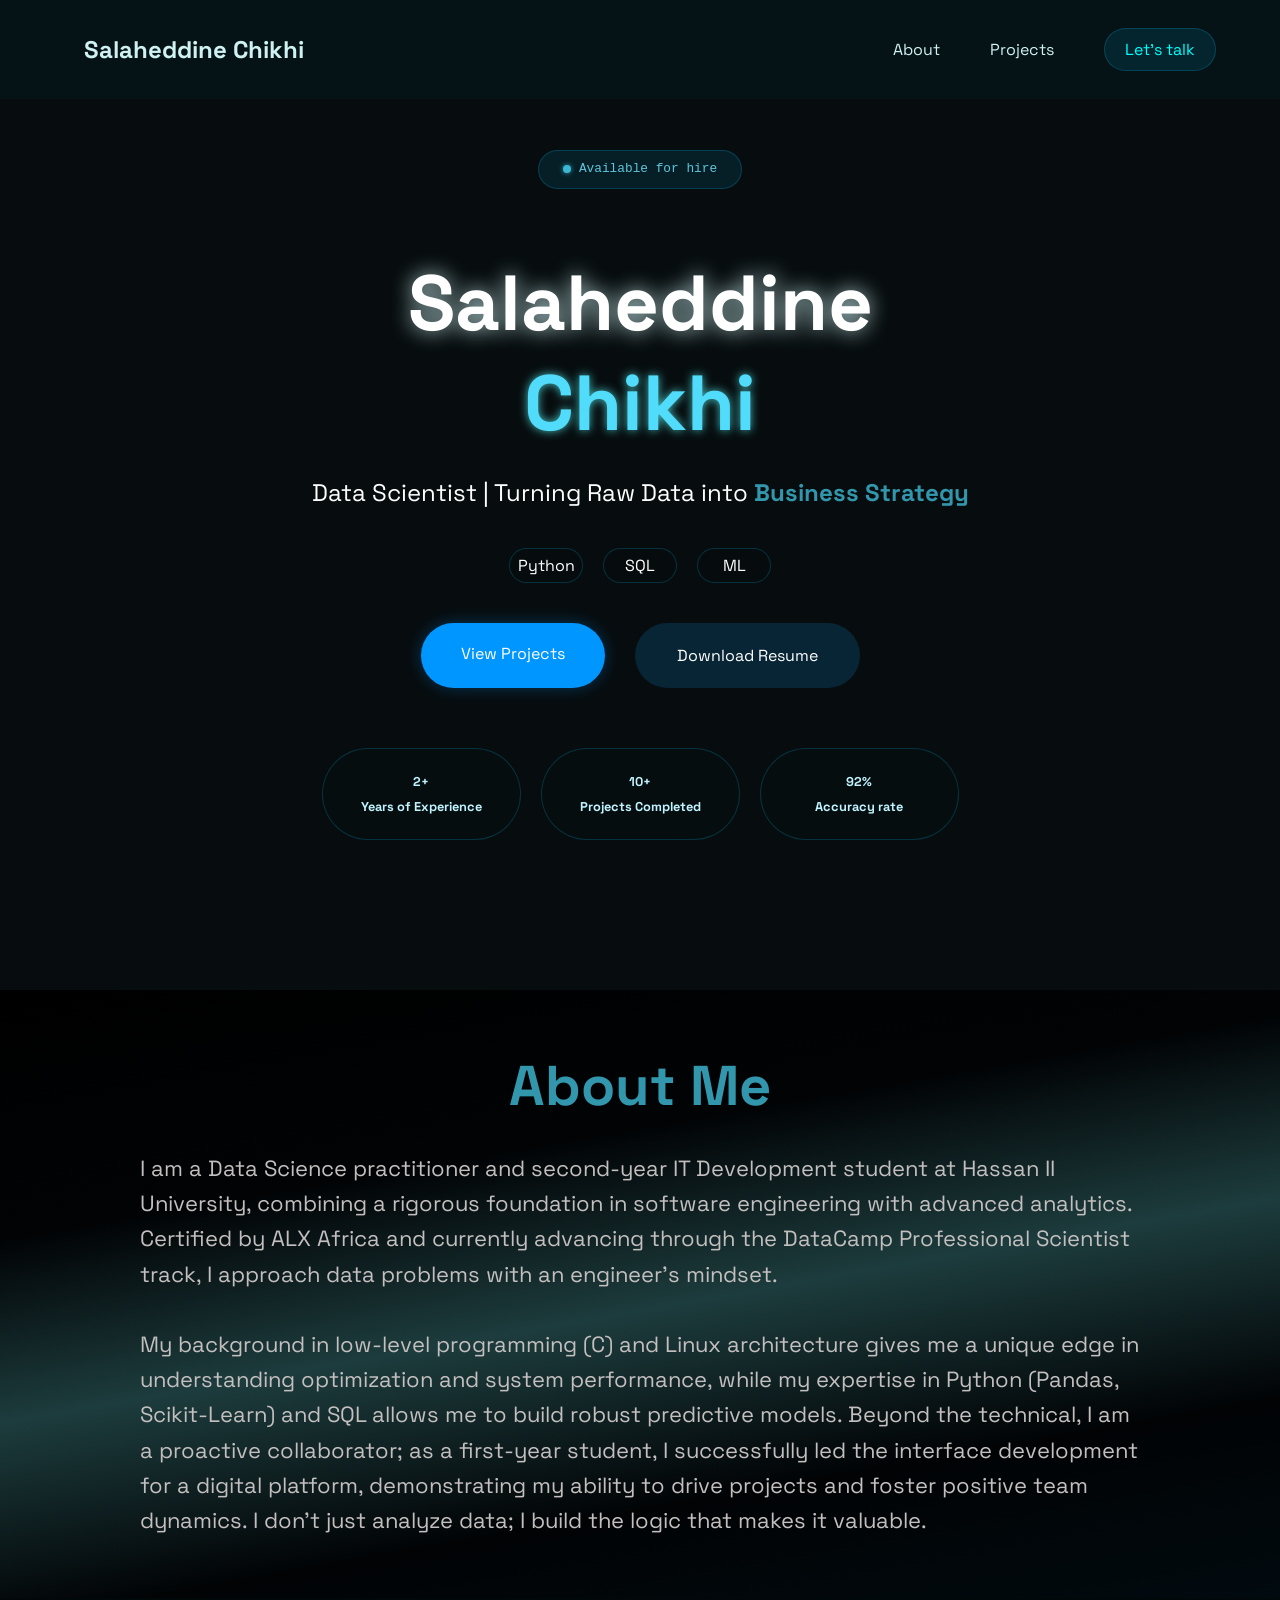
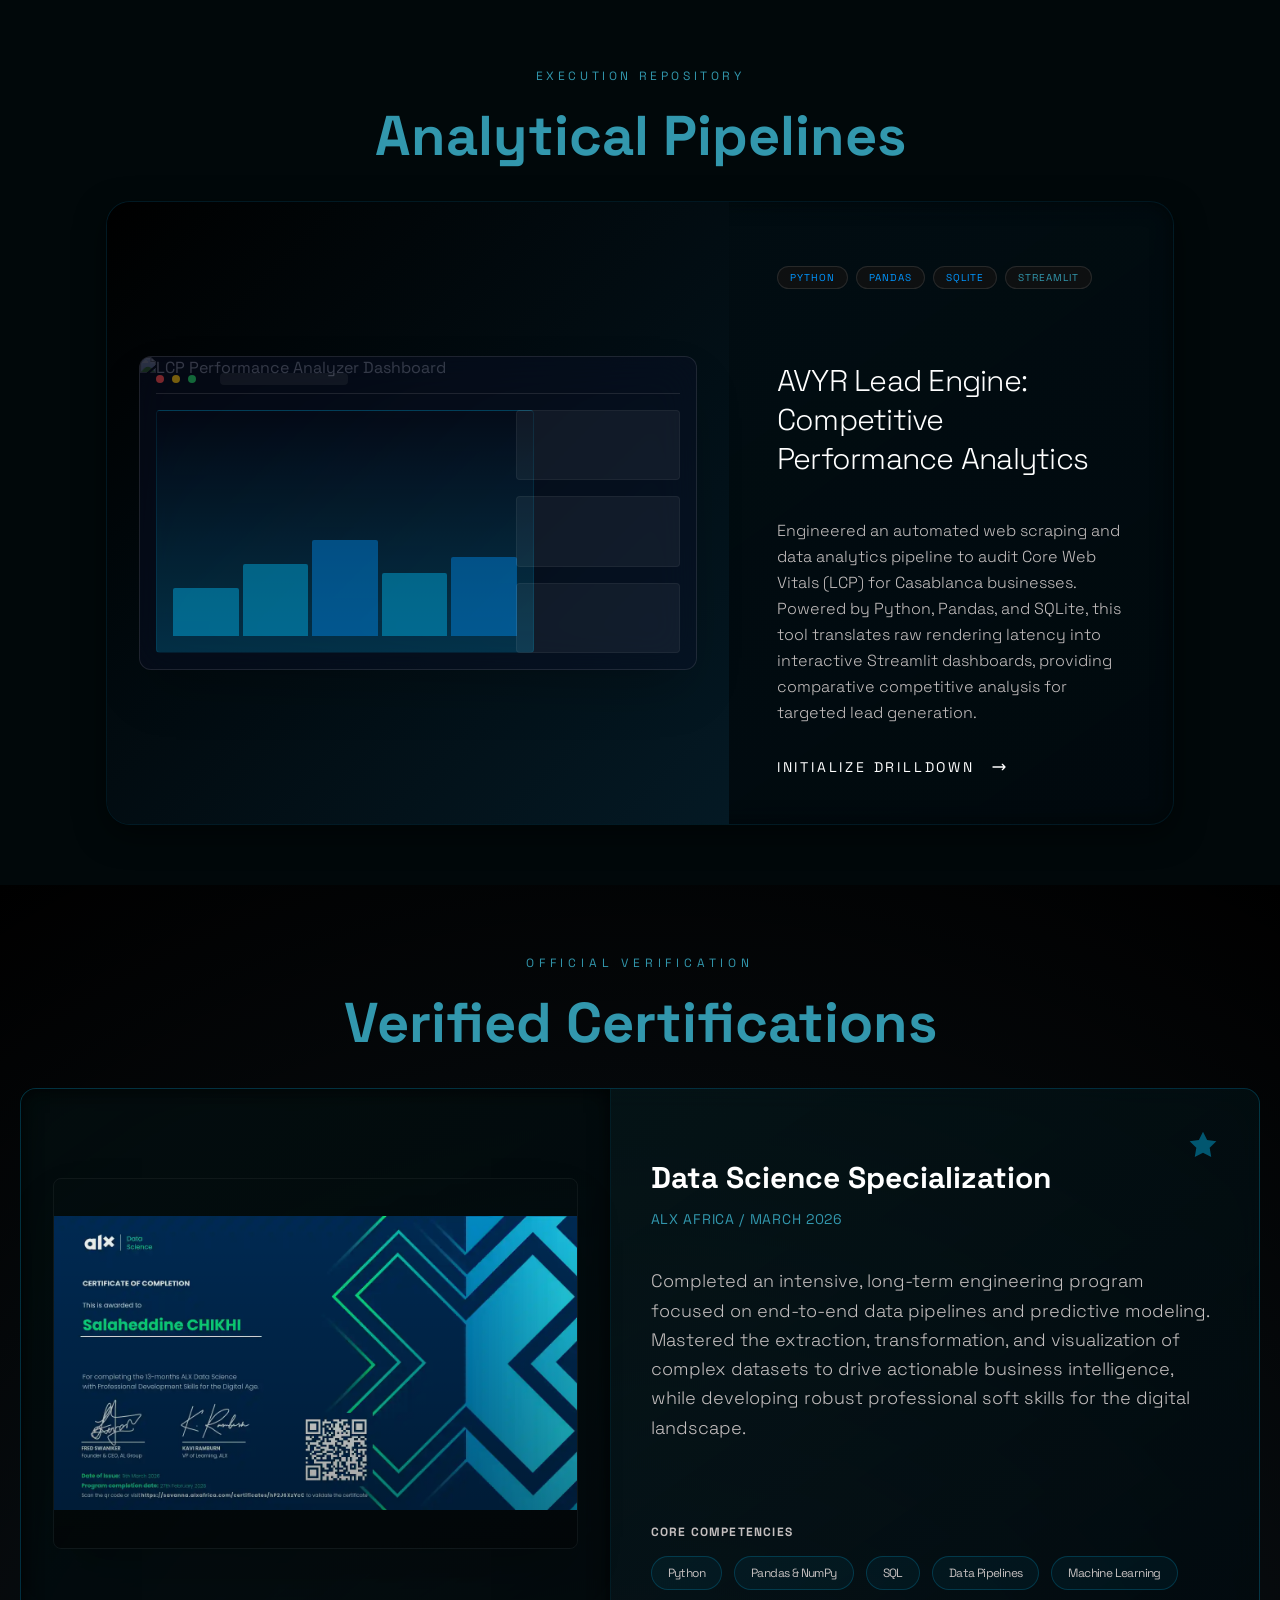
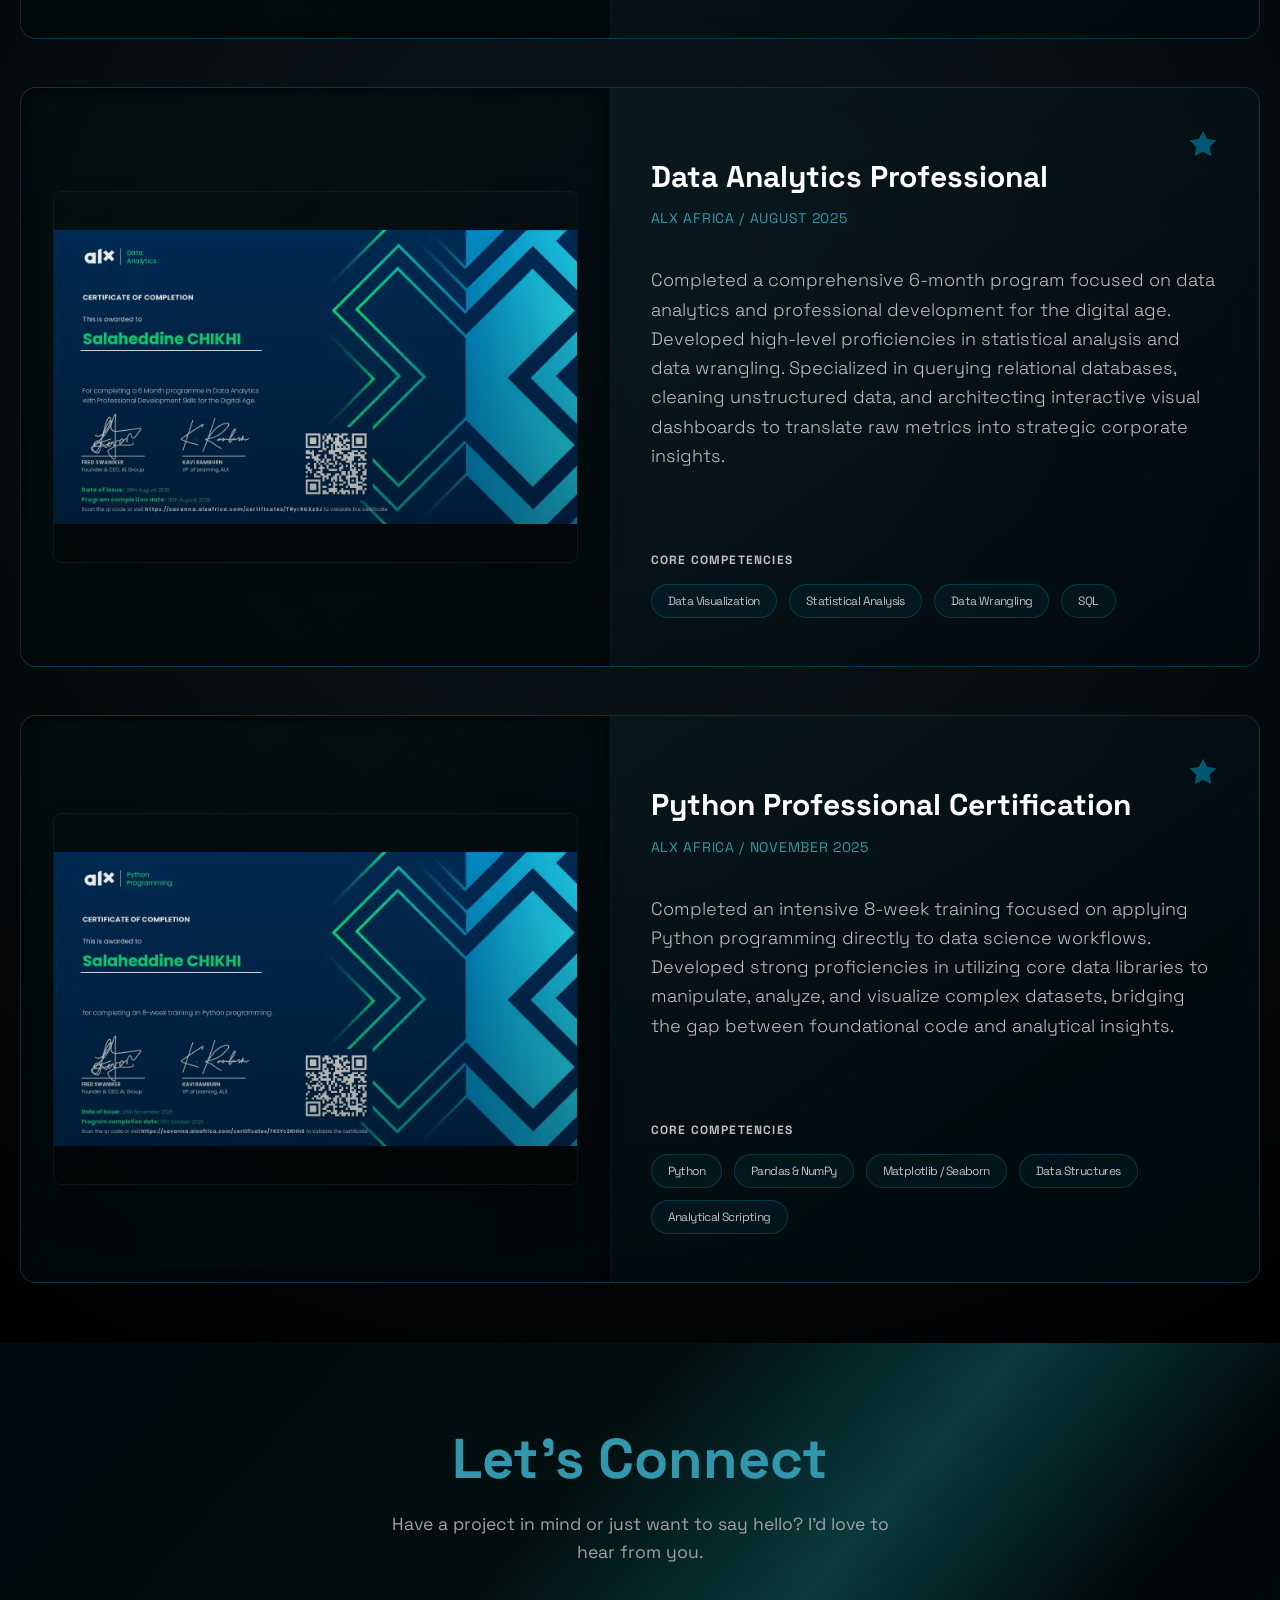
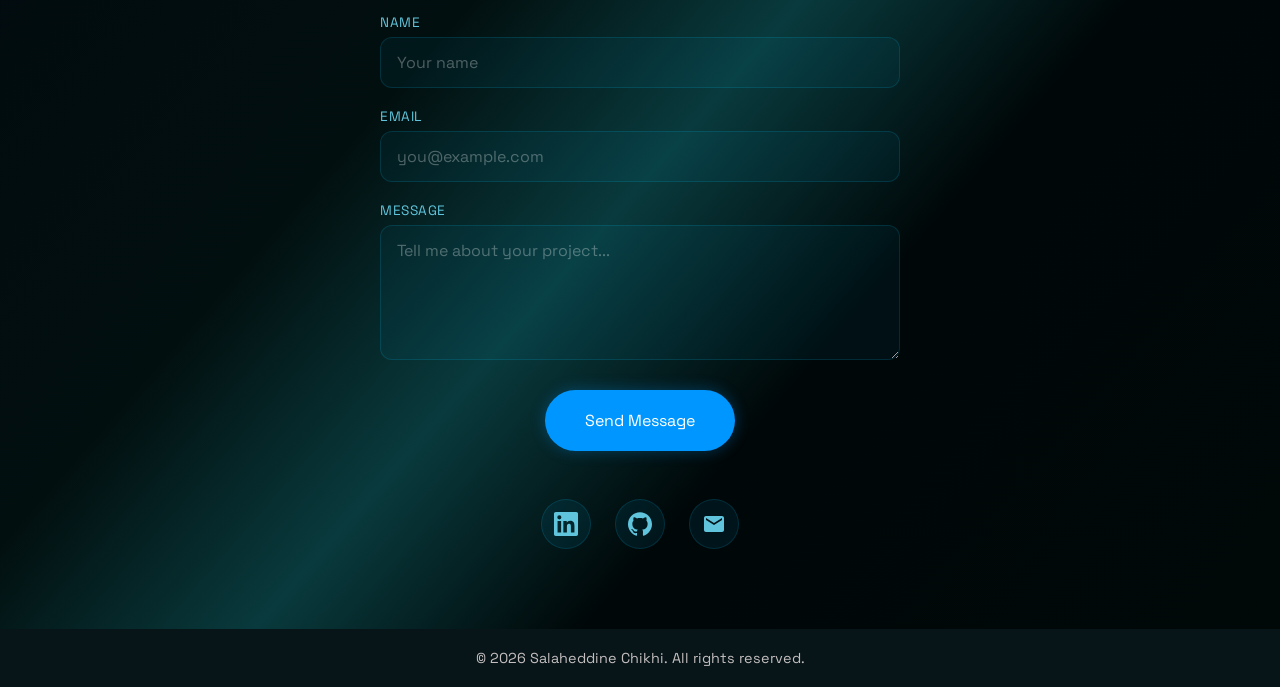
==== commit 588843e6: "data analysis updated" ====
--- a/index.html
+++ b/index.html
@@ -222,7 +222,7 @@
                                     </div>
                                 </div>
                                 <p class="cert-description">
-                                    Developed high-level proficiencies in statistical analysis and data wrangling. Specialized in querying relational databases, cleaning unstructured data, and architecting interactive visual dashboards to translate raw metrics into strategic corporate insights.
+                                    Completed a comprehensive 6-month program focused on data analytics and professional development for the digital age. Developed high-level proficiencies in statistical analysis and data wrangling. Specialized in querying relational databases, cleaning unstructured data, and architecting interactive visual dashboards to translate raw metrics into strategic corporate insights.
                                 </p>
                             </div>
           
@@ -233,7 +233,6 @@
                                     <span class="skill-pill">Statistical Analysis</span>
                                     <span class="skill-pill">Data Wrangling</span>
                                     <span class="skill-pill">SQL</span>
-                                    <span class="skill-pill">Excel</span>
                                 </div>
                             </div>
                         </div>
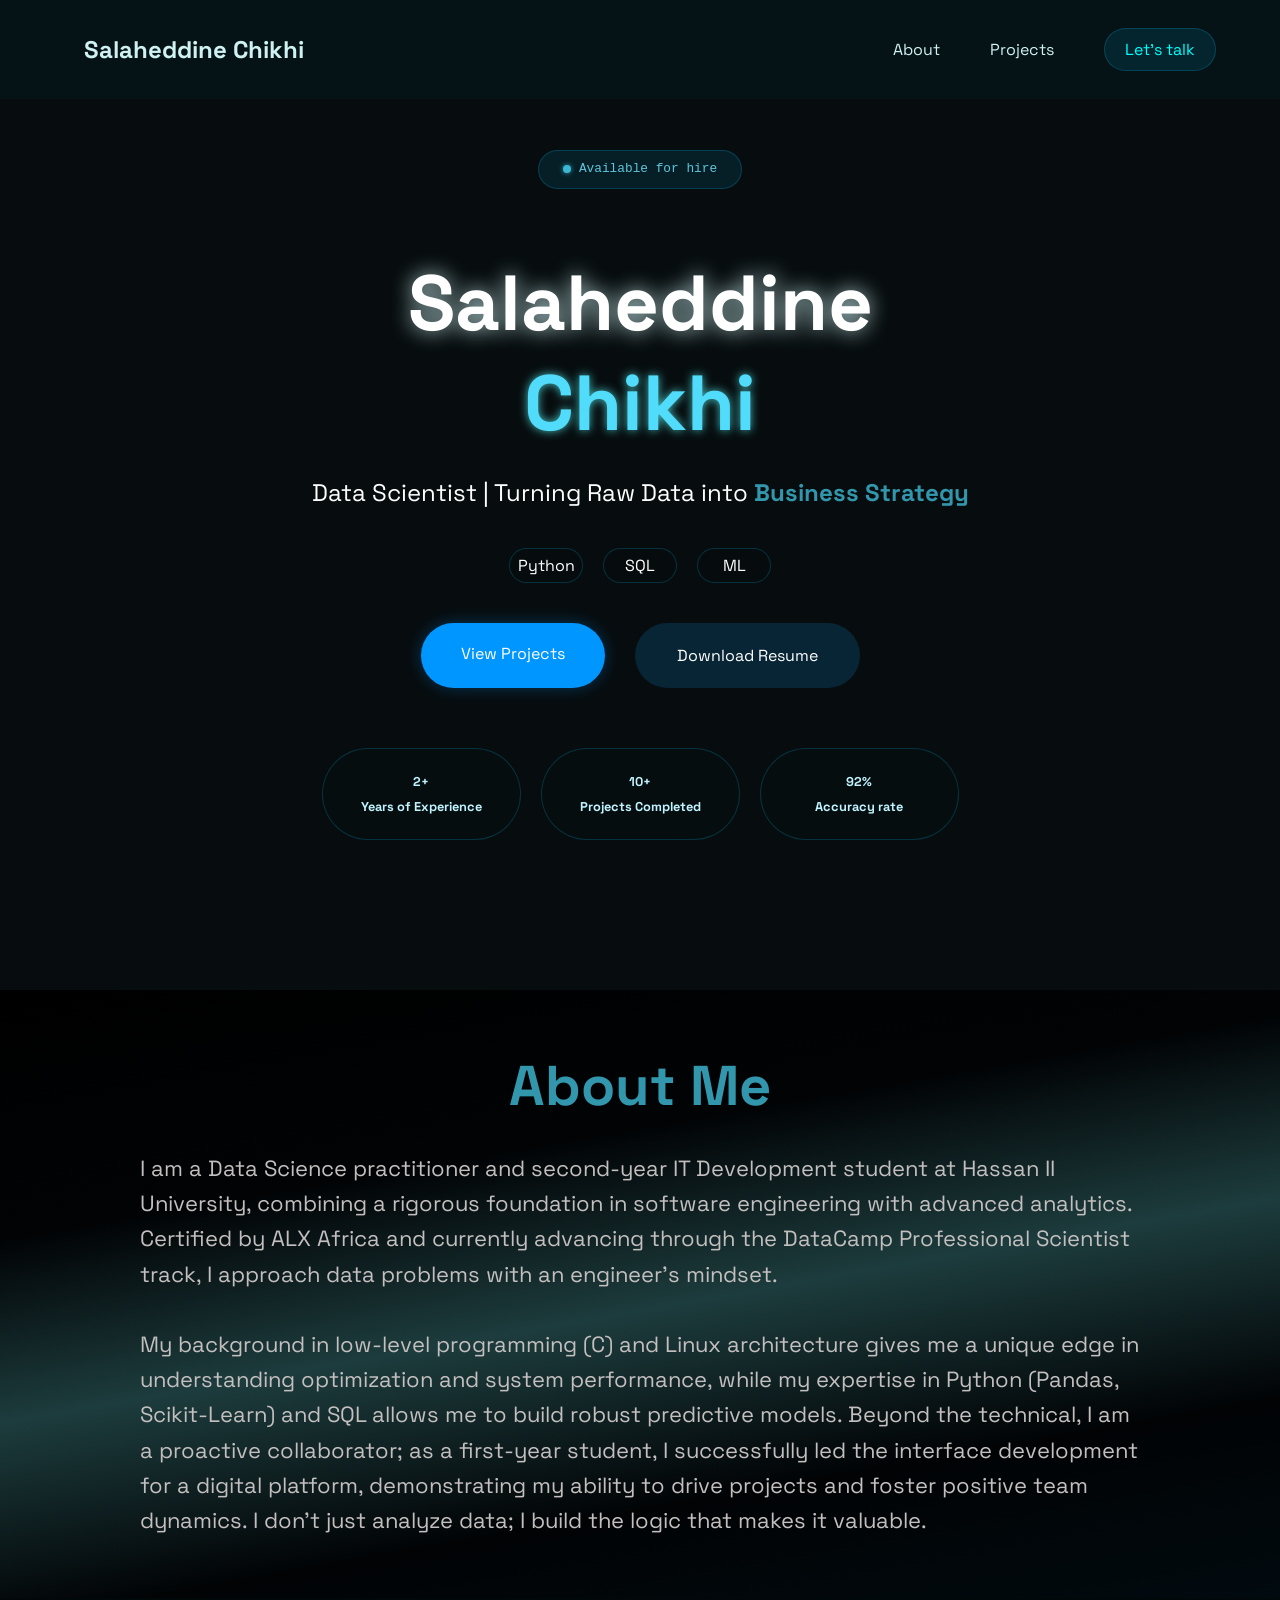
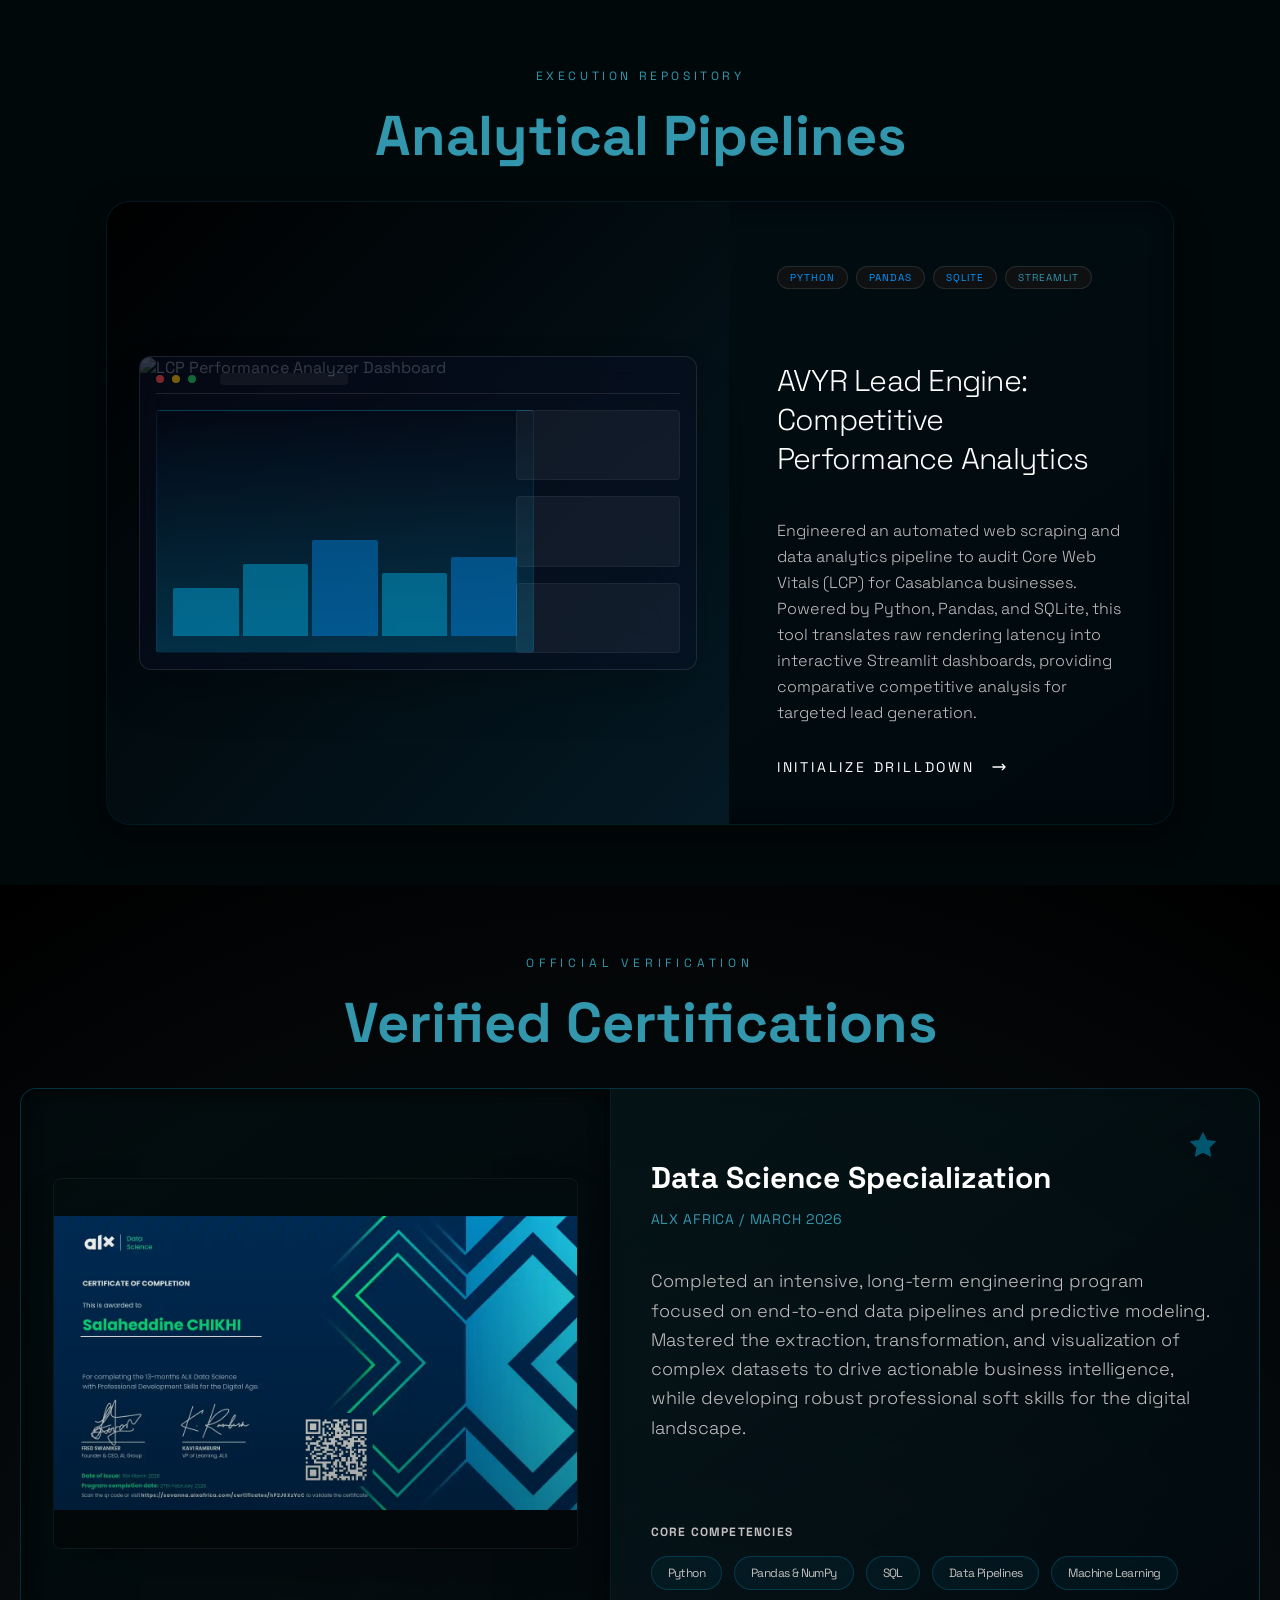
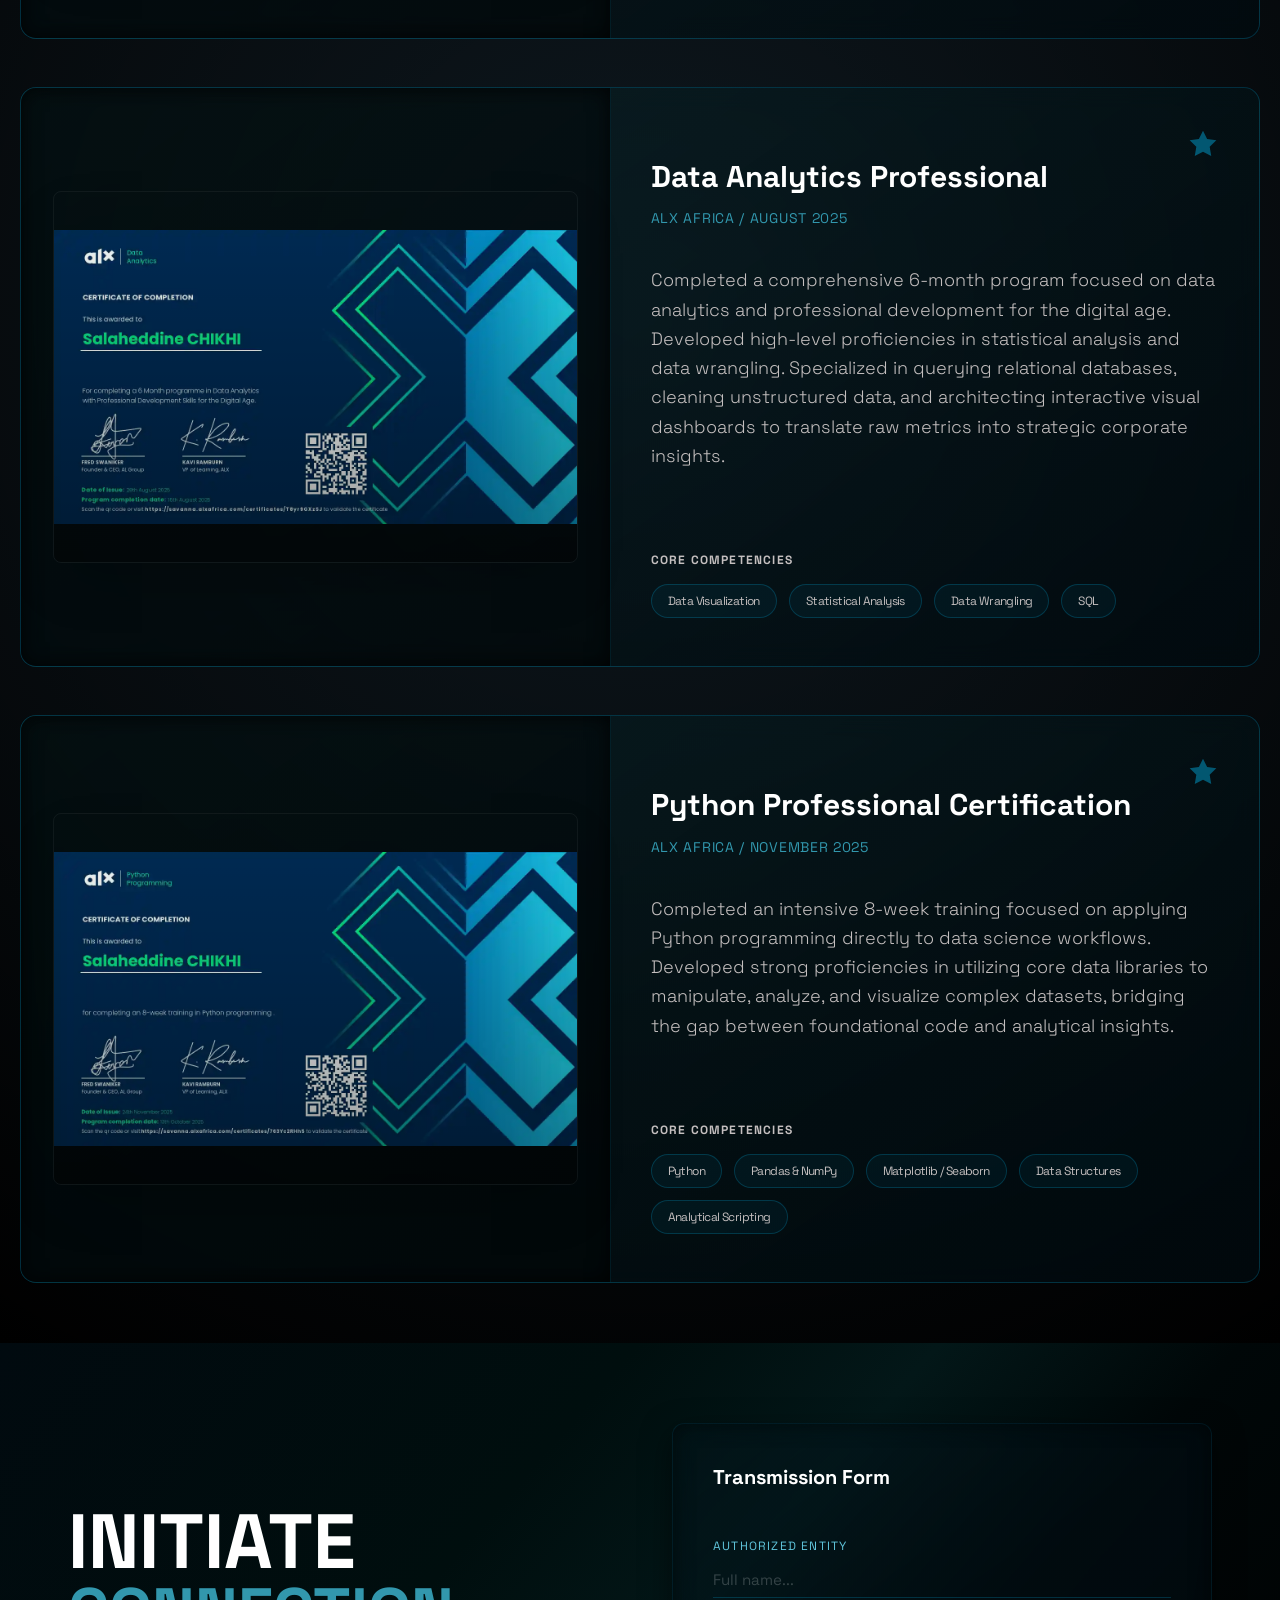
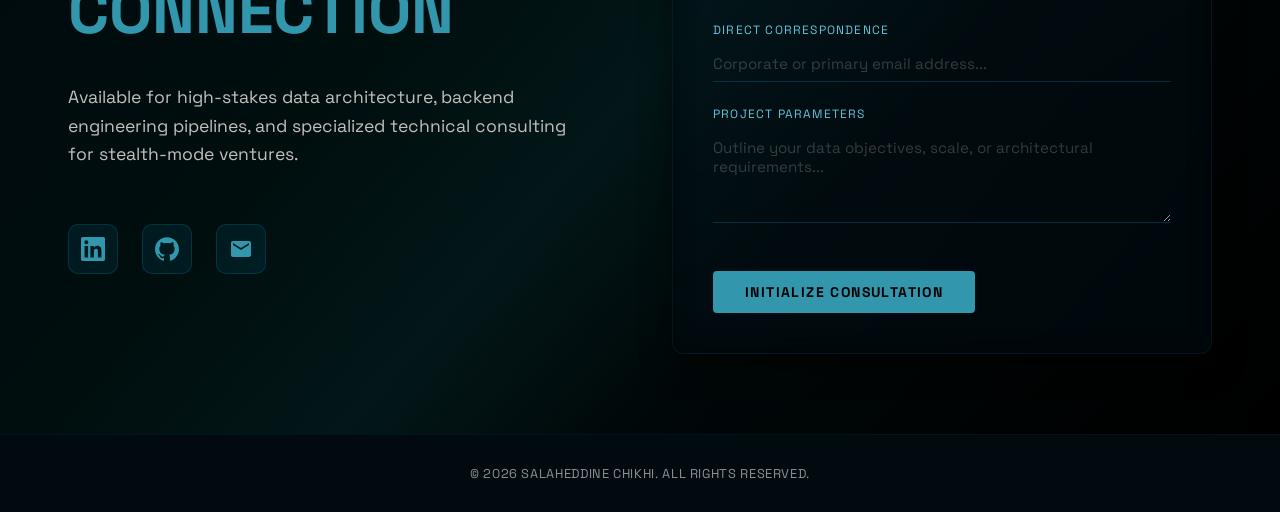
==== commit d2bbbe9d: "updated contact form" ====
--- a/index.html
+++ b/index.html
@@ -280,51 +280,68 @@
         </section>
 
          <section class="contact" id="contact">
-            <h2>Let's Connect</h2>
-            <p class="contact-subtitle">Have a project in mind or just want to say hello? I'd love to hear from you.</p>
-
-            <form class="contact-form" action="https://formsubmit.co/chikhisalaheddine60@email.com" method="POST">
-                <input type="hidden" name="_captcha" value="false">
-                <input type="hidden" name="_next" value="#">
-
-                <div class="form-group">
-                    <label for="name">Name</label>
-                    <input type="text" id="name" name="name" placeholder="Your name" required>
-                </div>
-
-                <div class="form-group">
-                    <label for="email">Email</label>
-                    <input type="email" id="email" name="email" placeholder="you@example.com" required>
-                </div>
-
-                <div class="form-group">
-                    <label for="message">Message</label>
-                    <textarea id="message" name="message" rows="5" placeholder="Tell me about your project..."
-                        required></textarea>
-                </div>
-
-                <button type="submit" class="btn contact-btn">Send Message</button>
-            </form>
-
-            <div class="social-links">
-                <a href="https://www.linkedin.com/in/salaheddine-chikhi/" target="_blank" rel="noopener" aria-label="LinkedIn">
-                    <svg width="24" height="24" viewBox="0 0 24 24" fill="currentColor">
-                        <path
-                            d="M20.447 20.452h-3.554v-5.569c0-1.328-.027-3.037-1.852-3.037-1.853 0-2.136 1.445-2.136 2.939v5.667H9.351V9h3.414v1.561h.046c.477-.9 1.637-1.85 3.37-1.85 3.601 0 4.267 2.37 4.267 5.455v6.286zM5.337 7.433a2.062 2.062 0 0 1-2.063-2.065 2.064 2.064 0 1 1 2.063 2.065zm1.782 13.019H3.555V9h3.564v11.452zM22.225 0H1.771C.792 0 0 .774 0 1.729v20.542C0 23.227.792 24 1.771 24h20.451C23.2 24 24 23.227 24 22.271V1.729C24 .774 23.2 0 22.222 0h.003z" />
-                    </svg>
-                </a>
-                <a href="https://github.com/IP-Yuri" target="_blank" rel="noopener" aria-label="GitHub">
-                    <svg width="24" height="24" viewBox="0 0 24 24" fill="currentColor">
-                        <path
-                            d="M12 .297c-6.63 0-12 5.373-12 12 0 5.303 3.438 9.8 8.205 11.385.6.113.82-.258.82-.577 0-.285-.01-1.04-.015-2.04-3.338.724-4.042-1.61-4.042-1.61C4.422 18.07 3.633 17.7 3.633 17.7c-1.087-.744.084-.729.084-.729 1.205.084 1.838 1.236 1.838 1.236 1.07 1.835 2.809 1.305 3.495.998.108-.776.417-1.305.76-1.605-2.665-.3-5.466-1.332-5.466-5.93 0-1.31.465-2.38 1.235-3.22-.135-.303-.54-1.523.105-3.176 0 0 1.005-.322 3.3 1.23.96-.267 1.98-.399 3-.405 1.02.006 2.04.138 3 .405 2.28-1.552 3.285-1.23 3.285-1.23.645 1.653.24 2.873.12 3.176.765.84 1.23 1.91 1.23 3.22 0 4.61-2.805 5.625-5.475 5.92.42.36.81 1.096.81 2.22 0 1.606-.015 2.896-.015 3.286 0 .315.21.69.825.57C20.565 22.092 24 17.592 24 12.297c0-6.627-5.373-12-12-12" />
-                    </svg>
-                </a>
-                <a href="mailto:chikhisalaheddine60@email.com" aria-label="Email">
-                    <svg width="24" height="24" viewBox="0 0 24 24" fill="currentColor">
-                        <path
-                            d="M20 4H4c-1.1 0-1.99.9-1.99 2L2 18c0 1.1.9 2 2 2h16c1.1 0 2-.9 2-2V6c0-1.1-.9-2-2-2zm0 4l-8 5-8-5V6l8 5 8-5v2z" />
-                    </svg>
-                </a>
+            <div class="contact-grid">
+                <!-- Left Column -->
+                <div class="contact-info">
+                    <div class="contact-headings">
+                        <h2 class="contact-title-main">INITIATE</h2>
+                        <h3 class="contact-title-sub">CONNECTION</h3>
+                    </div>
+                    
+                    <p class="contact-description">
+                        Available for high-stakes data architecture, backend engineering pipelines, and specialized technical consulting for stealth-mode ventures.
+                    </p>
+
+                    <div class="social-links">
+                        <a href="https://www.linkedin.com/in/salaheddine-chikhi/" target="_blank" rel="noopener" aria-label="LinkedIn">
+                            <svg width="24" height="24" viewBox="0 0 24 24" fill="currentColor">
+                                <path
+                                    d="M20.447 20.452h-3.554v-5.569c0-1.328-.027-3.037-1.852-3.037-1.853 0-2.136 1.445-2.136 2.939v5.667H9.351V9h3.414v1.561h.046c.477-.9 1.637-1.85 3.37-1.85 3.601 0 4.267 2.37 4.267 5.455v6.286zM5.337 7.433a2.062 2.062 0 0 1-2.063-2.065 2.064 2.064 0 1 1 2.063 2.065zm1.782 13.019H3.555V9h3.564v11.452zM22.225 0H1.771C.792 0 0 .774 0 1.729v20.542C0 23.227.792 24 1.771 24h20.451C23.2 24 24 23.227 24 22.271V1.729C24 .774 23.2 0 22.222 0h.003z" />
+                            </svg>
+                        </a>
+                        <a href="https://github.com/IP-Yuri" target="_blank" rel="noopener" aria-label="GitHub">
+                            <svg width="24" height="24" viewBox="0 0 24 24" fill="currentColor">
+                                <path
+                                    d="M12 .297c-6.63 0-12 5.373-12 12 0 5.303 3.438 9.8 8.205 11.385.6.113.82-.258.82-.577 0-.285-.01-1.04-.015-2.04-3.338.724-4.042-1.61-4.042-1.61C4.422 18.07 3.633 17.7 3.633 17.7c-1.087-.744.084-.729.084-.729 1.205.084 1.838 1.236 1.838 1.236 1.07 1.835 2.809 1.305 3.495.998.108-.776.417-1.305.76-1.605-2.665-.3-5.466-1.332-5.466-5.93 0-1.31.465-2.38 1.235-3.22-.135-.303-.54-1.523.105-3.176 0 0 1.005-.322 3.3 1.23.96-.267 1.98-.399 3-.405 1.02.006 2.04.138 3 .405 2.28-1.552 3.285-1.23 3.285-1.23.645 1.653.24 2.873.12 3.176.765.84 1.23 1.91 1.23 3.22 0 4.61-2.805 5.625-5.475 5.92.42.36.81 1.096.81 2.22 0 1.606-.015 2.896-.015 3.286 0 .315.21.69.825.57C20.565 22.092 24 17.592 24 12.297c0-6.627-5.373-12-12-12" />
+                            </svg>
+                        </a>
+                        <a href="mailto:chikhisalaheddine60@email.com" aria-label="Email">
+                            <svg width="24" height="24" viewBox="0 0 24 24" fill="currentColor">
+                                <path
+                                    d="M20 4H4c-1.1 0-1.99.9-1.99 2L2 18c0 1.1.9 2 2 2h16c1.1 0 2-.9 2-2V6c0-1.1-.9-2-2-2zm0 4l-8 5-8-5V6l8 5 8-5v2z" />
+                            </svg>
+                        </a>
+                    </div>
+                </div>
+
+                <!-- Right Column -->
+                <div class="transmission-card">
+                    <div class="transmission-header">
+                        <h4>Transmission Form</h4>
+                    </div>
+
+                    <form class="contact-form terminal-form" action="https://formsubmit.co/chikhisalaheddine60@email.com" method="POST">
+                        <input type="hidden" name="_captcha" value="false">
+                        <input type="hidden" name="_next" value="#">
+        
+                        <div class="form-group terminal-input-group">
+                            <label for="name">AUTHORIZED ENTITY</label>
+                            <input type="text" id="name" name="name" placeholder="Full name..." required>
+                        </div>
+        
+                        <div class="form-group terminal-input-group">
+                            <label for="email">DIRECT CORRESPONDENCE</label>
+                            <input type="email" id="email" name="email" placeholder="Corporate or primary email address..." required>
+                        </div>
+        
+                        <div class="form-group terminal-input-group">
+                            <label for="message">PROJECT PARAMETERS</label>
+                            <textarea id="message" name="message" rows="4" placeholder="Outline your data objectives, scale, or architectural requirements..." required></textarea>
+                        </div>
+        
+                        <button type="submit" class="transmit-btn">INITIALIZE CONSULTATION</button>
+                    </form>
+                </div>
             </div>
         </section>
     </main>
--- a/styles.css
+++ b/styles.css
@@ -395,29 +395,6 @@
     margin-bottom: 0rem;
 }
 
-/*------------------------Projects Page-----------------------------*/
-.projects{
-    padding: 60px 20px;
-    background-color: #041924;
-    margin-top: 5rem;
-    margin-bottom: auto;
-}
-.projects h1{
-    text-align: center;
-    font-size: 3.5rem;
-    margin-top: 0rem;
-    margin-bottom: 30px;
-    color: rgb(50, 151, 173);
-}
-.projects p{
-    font-size: 22px;
-    max-width: 1000px;
-    margin: 0 auto;
-    line-height: 1.6;
-    color: #c4bfbf;
-    margin-bottom: 40px;
-}
-
 /*====================================================================
   RESPONSIVE — TABLET (≤1024px)
 ====================================================================*/
@@ -441,87 +418,73 @@
 /*--------------------------Contact Section-----------------------------*/
 .contact {
     background: #010808;
-background: linear-gradient(311deg, rgba(1, 8, 8, 1) 0%, rgba(0, 7, 8, 1) 34%, rgba(9, 58, 61, 1) 50%, rgba(2, 15, 15, 1) 66%, rgba(1, 10, 15, 1) 100%);
+    background: linear-gradient(311deg, rgb(0, 0, 0) 0%, rgba(0, 7, 8, 1) 34%, rgb(3, 23, 24) 50%, rgb(0, 14, 14) 66%, rgba(1, 10, 15, 1) 100%);
     padding: 80px 20px;
-    text-align: center;
-}
-
-.contact h2 {
-    font-size: 3.5rem;
-    margin-top: 0;
-    margin-bottom: 16px;
-    color: rgb(50, 151, 173);
-}
-
-.contact-subtitle {
+}
+
+.contact-grid {
+    display: grid;
+    grid-template-columns: 1fr;
+    gap: 4rem;
+    max-width: 80rem; /* 1280px */
+    margin: 0 auto;
+    align-items: center;
+}
+
+@media (min-width: 1024px) {
+    .contact-grid {
+        grid-template-columns: 1fr 1fr;
+        padding-left: 3rem;
+        padding-right: 3rem;
+    }
+}
+
+/* Left Column: Info */
+.contact-info {
+    text-align: left;
+    display: flex;
+    flex-direction: column;
+    gap: 1.5rem;
+}
+
+.contact-headings {
+    display: flex;
+    flex-direction: column;
+    margin-bottom: 1rem;
+}
+
+.contact-title-main {
+    font-size: clamp(3rem, 6vw, 5rem);
+    font-weight: 700;
+    line-height: 1;
+    margin: 0;
+    color: #ffffff;
+    text-transform: uppercase;
+}
+
+.contact-title-sub {
+    font-size: clamp(2.5rem, 5vw, 4.5rem);
+    font-weight: 700;
+    line-height: 1;
+    margin: 0;
+    color: rgb(50, 151, 173); /* Portfolio branding */
+    text-transform: uppercase;
+}
+
+.contact-description {
     font-size: 1.1rem;
-    color: #a0a0a0;
+    color: #c4bfbf;
+    line-height: 1.6;
     max-width: 500px;
-    margin: 0 auto 48px;
-    line-height: 1.6;
-}
-
-.contact-form {
-    max-width: 520px;
-    margin: 0 auto;
-    display: flex;
-    flex-direction: column;
-    gap: 20px;
-}
-
-.form-group {
-    display: flex;
-    flex-direction: column;
-    text-align: left;
-}
-
-.form-group label {
-    font-size: 0.85rem;
-    color: rgb(96, 197, 220);
-    margin-bottom: 6px;
-    letter-spacing: 0.5px;
-    text-transform: uppercase;
-}
-
-.form-group input,
-.form-group textarea {
-    background: rgba(0, 195, 255, 0.05);
-    border: 1px solid rgba(0, 195, 255, 0.15);
-    border-radius: 12px;
-    padding: 14px 16px;
-    font-family: 'Space Grotesk', sans-serif;
-    font-size: 1rem;
-    color: #ffffff;
-    outline: none;
-    transition: border-color 0.3s ease, box-shadow 0.3s ease;
-    resize: vertical;
-}
-
-.form-group input::placeholder,
-.form-group textarea::placeholder {
-    color: rgba(255, 255, 255, 0.3);
-}
-
-.form-group input:focus,
-.form-group textarea:focus {
-    border-color: rgb(50, 151, 173);
-    box-shadow: 0 0 12px rgba(0, 195, 255, 0.15);
-}
-
-.contact-btn {
-    align-self: center;
-    margin-top: 10px;
-    cursor: pointer;
-    border: none;
-    font-family: 'Space Grotesk', sans-serif;
-}
-
-/* Social Links */
+    margin: 0;
+}
+
+/* Original Social Links styling, but left-aligned */
 .social-links {
     display: flex;
-    justify-content: center;
+    justify-content: flex-start;
     gap: 24px;
-    margin-top: 48px;
+    margin-top: 2rem;
 }
 
 .social-links a {
@@ -530,10 +493,10 @@
     justify-content: center;
     width: 48px;
     height: 48px;
-    border-radius: 50%;
-    background: rgba(0, 195, 255, 0.08);
+    border-radius: 10px; /* Modern rounded box instead of circle */
+    background: rgba(0, 195, 255, 0.08); /* Cyber cyan glass */
     border: 1px solid rgba(0, 195, 255, 0.15);
-    color: rgb(96, 197, 220);
+    color: rgb(50, 151, 173);
     text-decoration: none;
     transition: all 0.3s ease;
 }
@@ -544,6 +507,111 @@
     color: #ffffff;
     box-shadow: 0 0 15px rgba(0, 195, 255, 0.25);
     transform: translateY(-3px);
+}
+
+/* Right Column: Transmission Form */
+.transmission-card {
+    background: linear-gradient(145deg, rgba(4, 25, 36, 0.3) 0%, rgba(1, 10, 15, 0.8) 100%);
+    border: 1px solid rgba(0, 195, 255, 0.08);
+    box-shadow: inset 0 0 20px rgba(0, 0, 0, 0.5), 0 10px 30px rgba(0, 0, 0, 0.5);
+    border-radius: 12px;
+    padding: 2.5rem;
+    -webkit-backdrop-filter: blur(12px);
+    backdrop-filter: blur(12px);
+    display: flex;
+    flex-direction: column;
+    gap: 2rem;
+}
+
+.transmission-header {
+    display: flex;
+    align-items: center;
+    justify-content: space-between;
+    margin-bottom: 1rem;
+}
+
+.transmission-header h4 {
+    margin: 0;
+    font-size: 1.25rem;
+    color: #ffffff;
+    font-family: 'Space Grotesk', sans-serif;
+}
+
+.secure-badge {
+    background: rgba(0, 195, 255, 0.05); /* very subtle cyan */
+    border: 1px solid rgba(0, 195, 255, 0.1);
+    color: rgb(50, 151, 173);
+    padding: 0.25rem 0.75rem;
+    font-size: 0.625rem;
+    font-family: 'Space Grotesk', monospace;
+    text-transform: uppercase;
+    letter-spacing: 0.1em;
+    border-radius: 4px;
+}
+
+.terminal-form {
+    display: flex;
+    flex-direction: column;
+    gap: 1.5rem;
+}
+
+.terminal-input-group {
+    display: flex;
+    flex-direction: column;
+}
+
+.terminal-input-group label {
+    font-family: 'Space Grotesk', monospace;
+    font-size: 0.75rem;
+    color: rgb(96, 197, 220); /* Lighter cyan */
+    letter-spacing: 0.1em;
+    margin-bottom: 8px;
+    text-transform: uppercase;
+}
+
+.terminal-input-group input,
+.terminal-input-group textarea {
+    background: transparent;
+    border: none;
+    border-bottom: 1px solid rgba(0, 195, 255, 0.2);
+    padding: 8px 0;
+    font-family: 'Space Grotesk', monospace;
+    font-size: 0.95rem;
+    color: #ffffff;
+    outline: none;
+    transition: border-color 0.3s ease;
+    resize: vertical;
+}
+
+.terminal-input-group input::placeholder,
+.terminal-input-group textarea::placeholder {
+    color: rgba(255, 255, 255, 0.2);
+}
+
+.terminal-input-group input:focus,
+.terminal-input-group textarea:focus {
+    border-bottom-color: rgb(50, 151, 173);
+}
+
+.transmit-btn {
+    align-self: flex-start;
+    margin-top: 1.5rem;
+    background-color: rgb(50, 151, 173);
+    color: #000000;
+    border: none;
+    padding: 12px 32px;
+    font-family: 'Space Grotesk', monospace;
+    font-size: 0.875rem;
+    font-weight: bold;
+    letter-spacing: 0.1em;
+    border-radius: 4px; /* Slightly sharp modern box */
+    cursor: pointer;
+    transition: all 0.3s ease;
+}
+
+.transmit-btn:hover {
+    background-color: rgb(0, 195, 255);
+    box-shadow: 0 0 15px rgba(0, 195, 255, 0.3);
 }
 
 
@@ -679,18 +747,34 @@
     .projects p {
         font-size: clamp(0.95rem, 2.5vw, 1.375rem);
     }
+    
+    /* ---- Contact Section overrides ---- */
+    .contact {
+        padding: 40px 16px;
+    }
+    .contact-grid {
+        gap: 2.5rem;
+    }
+    .transmission-card {
+        padding: 1.5rem;
+    }
 }
 
 .footer {
-    background-color: rgba(5, 22, 26, 0.8);
-    padding: 20px 0;
+    background-color: #010a0f; /* Seamlessly matches the bottom of the contact linear-gradient */
+    padding: 30px 0;
     margin-top: auto;
-    color: #c4bfbf;
-}
+    color: #8c8f94;
+    border-top: 1px solid rgba(0, 195, 255, 0.05); /* Faint edge */
+}
+
 .footer p {
     text-align: center;
     margin: 0;
-    font-size: 0.9rem;
+    font-size: 0.8rem;
+    font-family: var(--font-mono);
+    letter-spacing: 0.05em;
+    text-transform: uppercase;
 }
 
 /* --- Variables & Base Scope --- */
@@ -1229,8 +1313,8 @@
 .obsidian-pill {
   background: rgba(18, 18, 18, 0.8);
   border: 1px solid rgba(255, 255, 255, 0.1);
+  -webkit-backdrop-filter: blur(4px);
   backdrop-filter: blur(4px);
-  -webkit-backdrop-filter: blur(4px);
   padding: 0.25rem 0.75rem;
   font-size: 0.625rem; /* 10px */
   font-family: var(--font-mono);
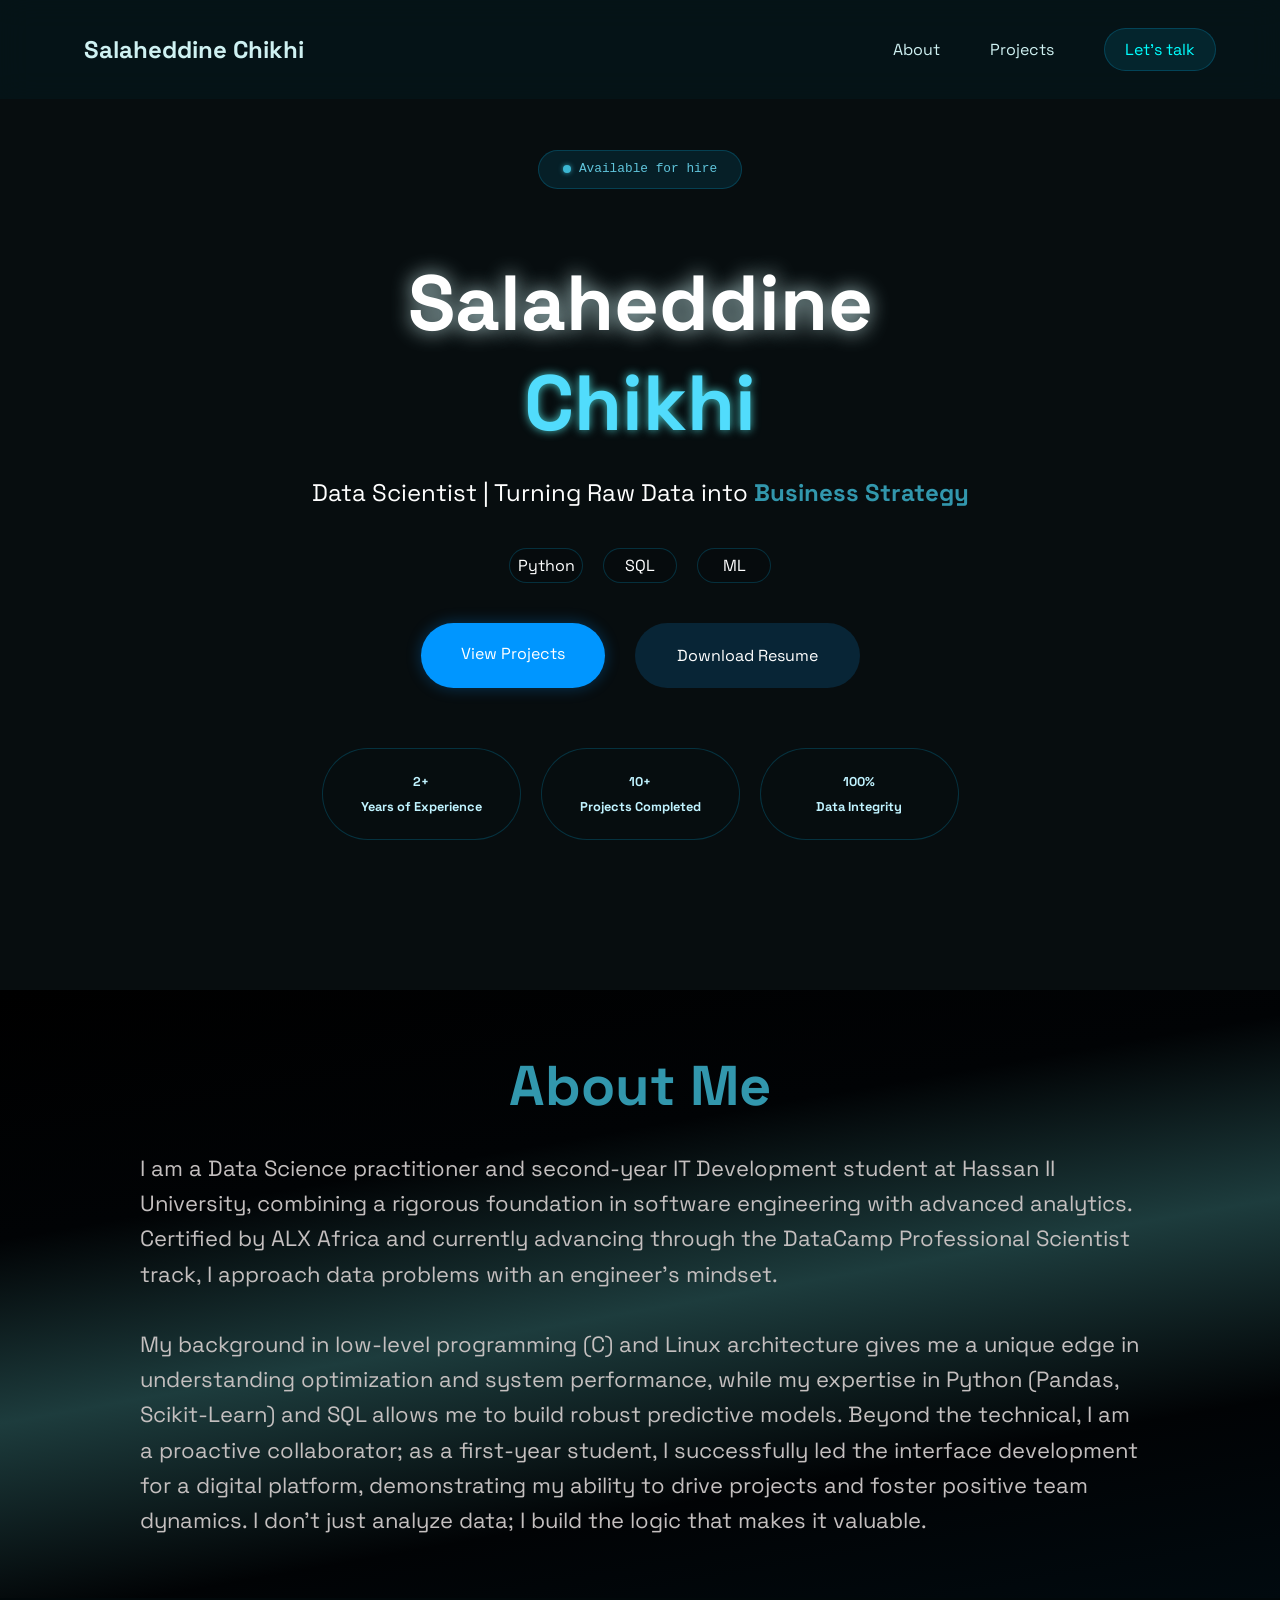
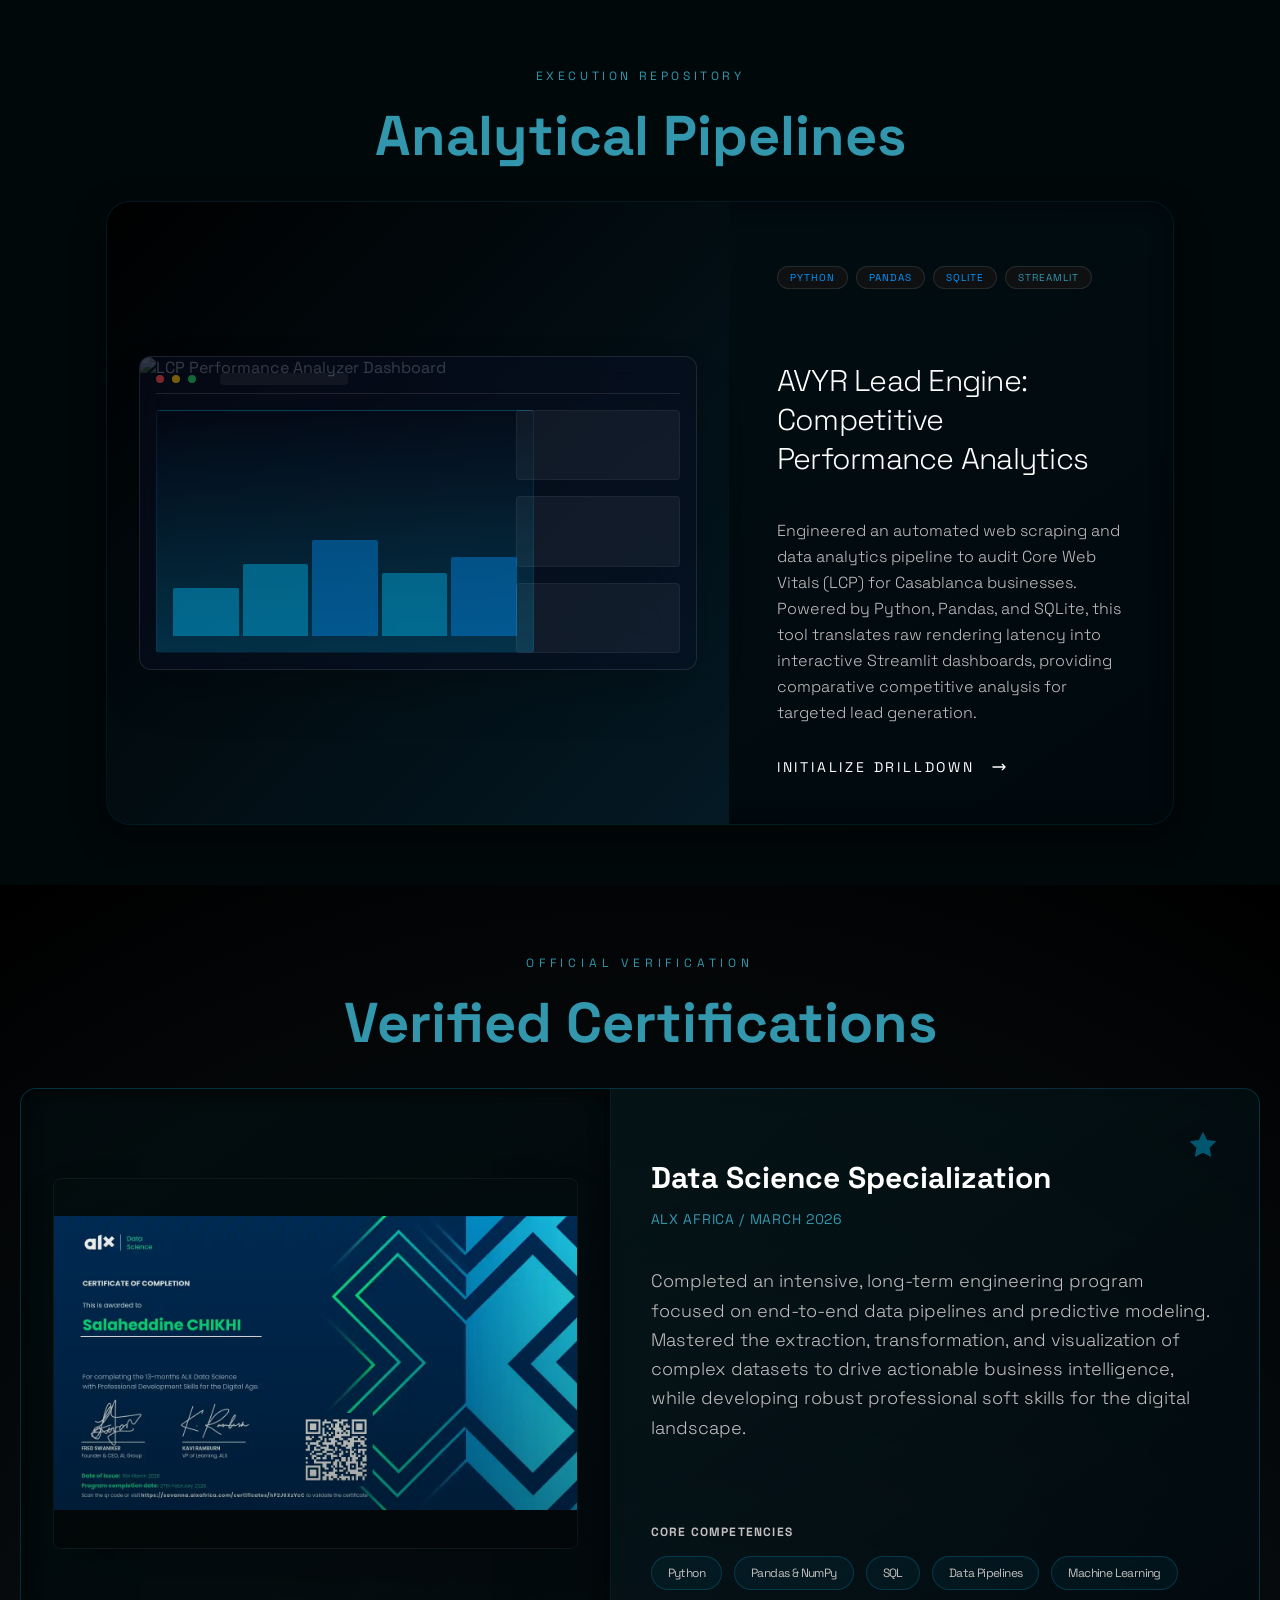
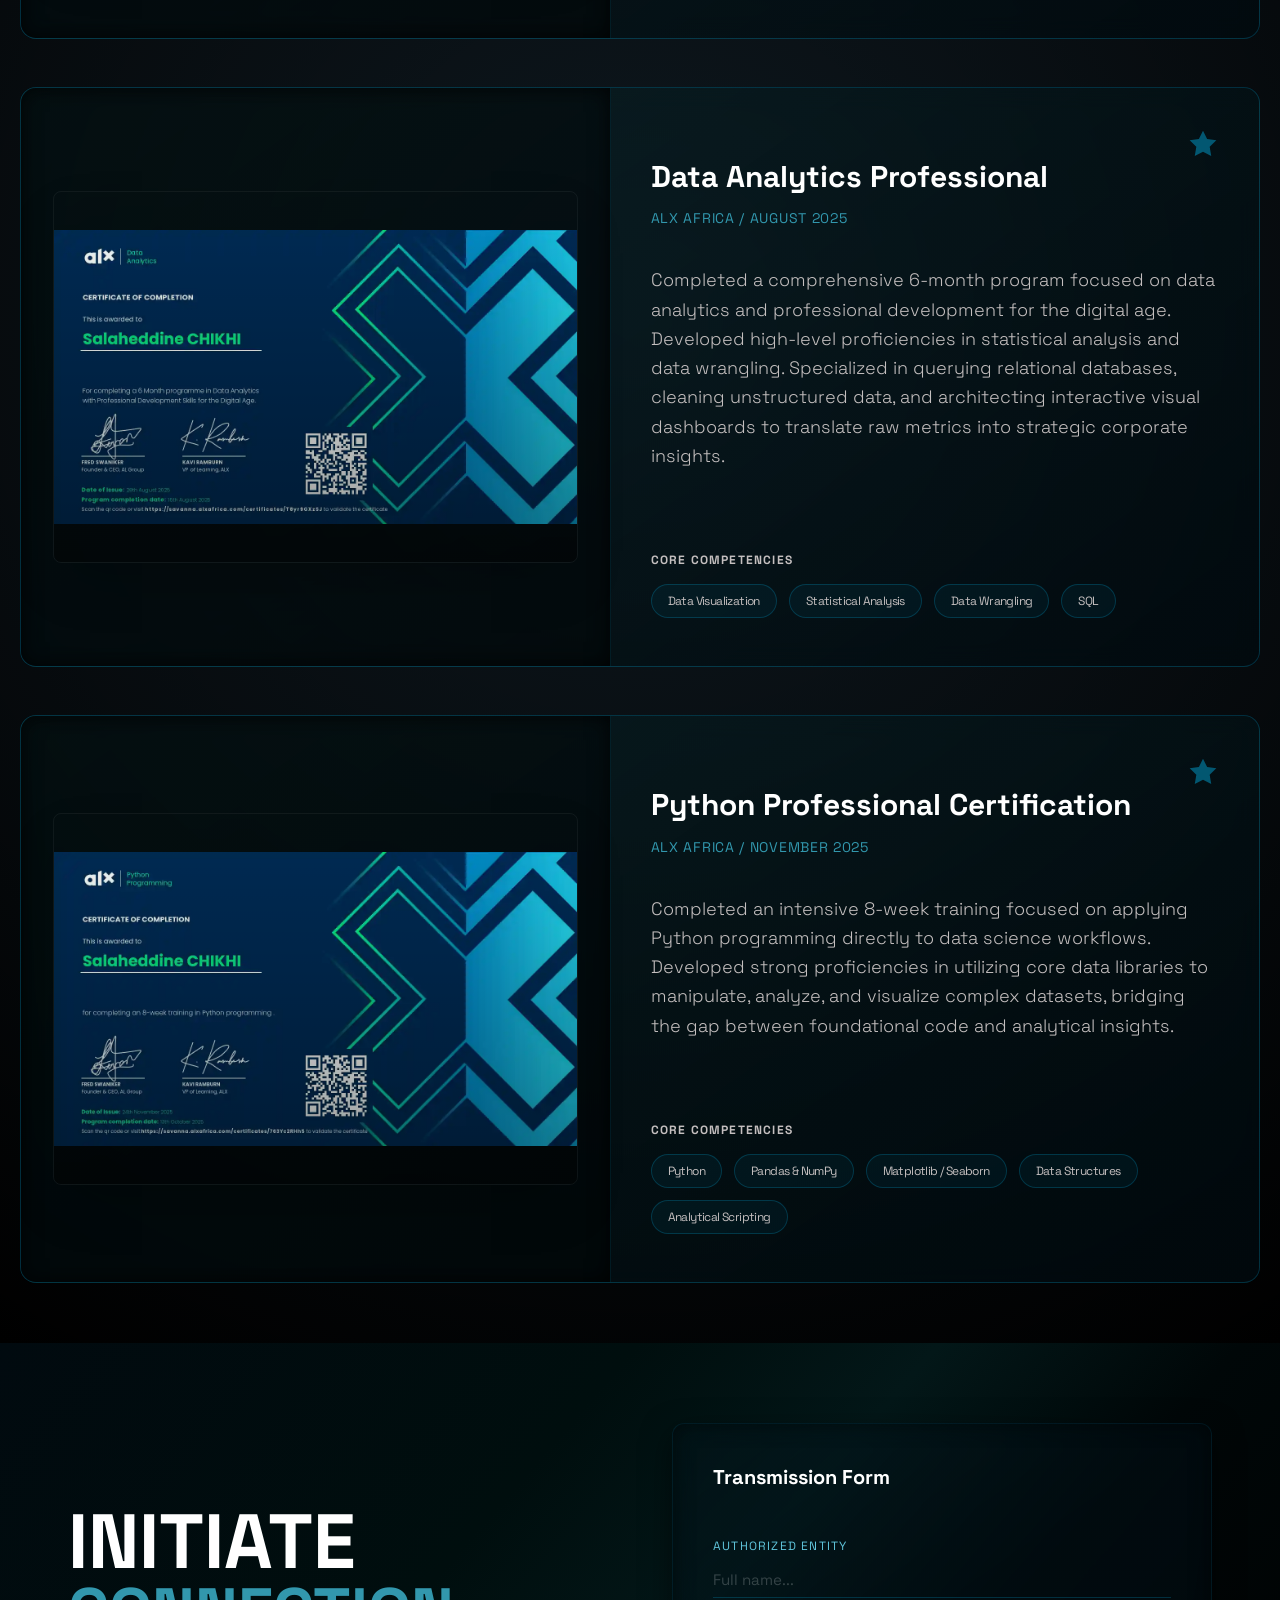
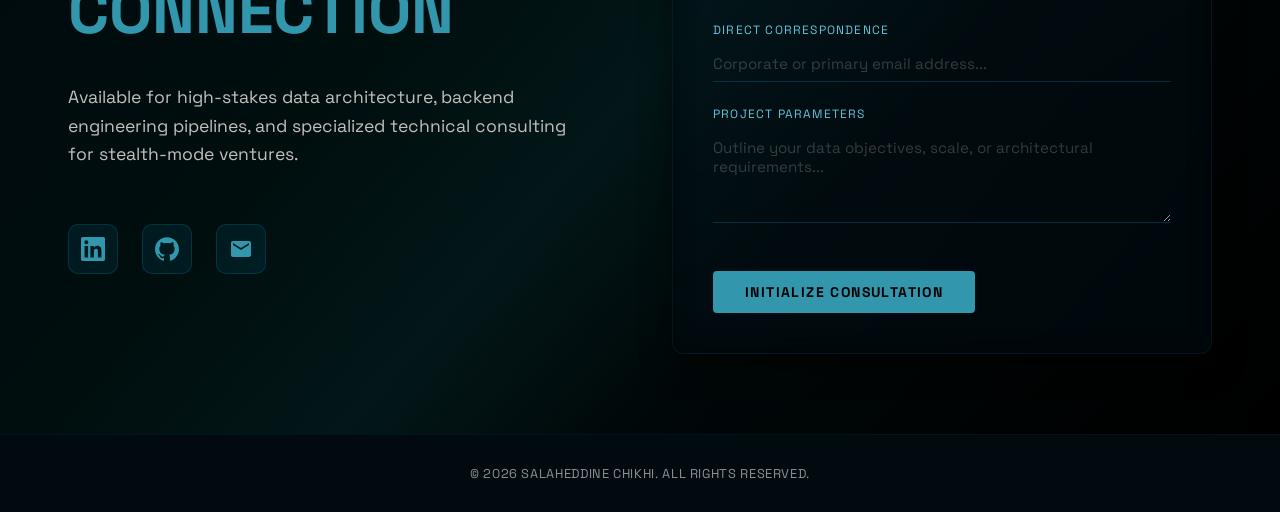
==== commit 477e3117: "metric updated" ====
--- a/index.html
+++ b/index.html
@@ -39,7 +39,6 @@
             <video autoplay loop muted playsinline class="hero-video">
 
                  <source src="loop.mp4" type="video/mp4">
-                <img src="fallback-image.jpg" alt="Data Science Visualization">
             </video>
                 <div class="container">
                     <div class="badge">
@@ -69,8 +68,8 @@
                             <span class="stat-label">Projects Completed</span>
                         </div>
                         <div class="stat-item">
-                            <span class="stat-value">92%</span>
-                            <span class="stat-label">Accuracy rate</span>
+                            <span class="stat-value">100%</span>
+                            <span class="stat-label">Data Integrity</span>
                         </div>
                     </div>
                 </div>
